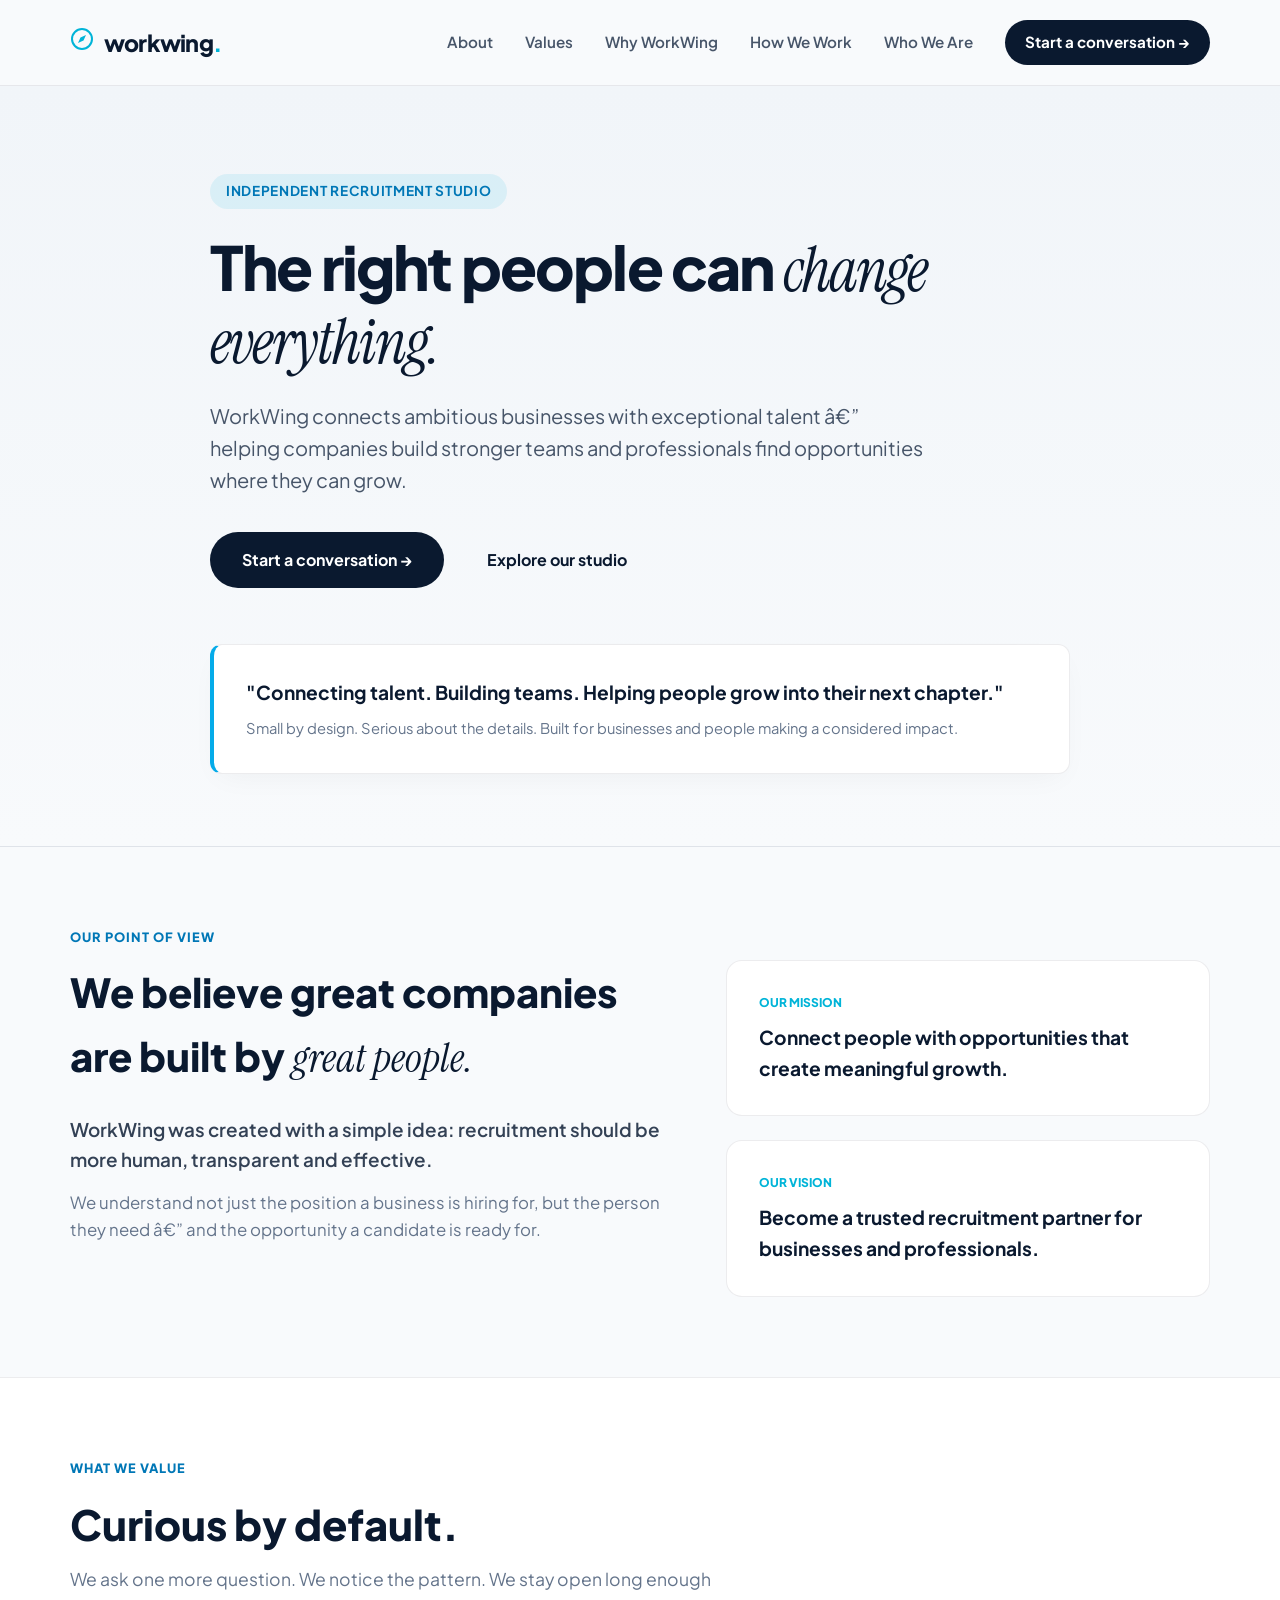
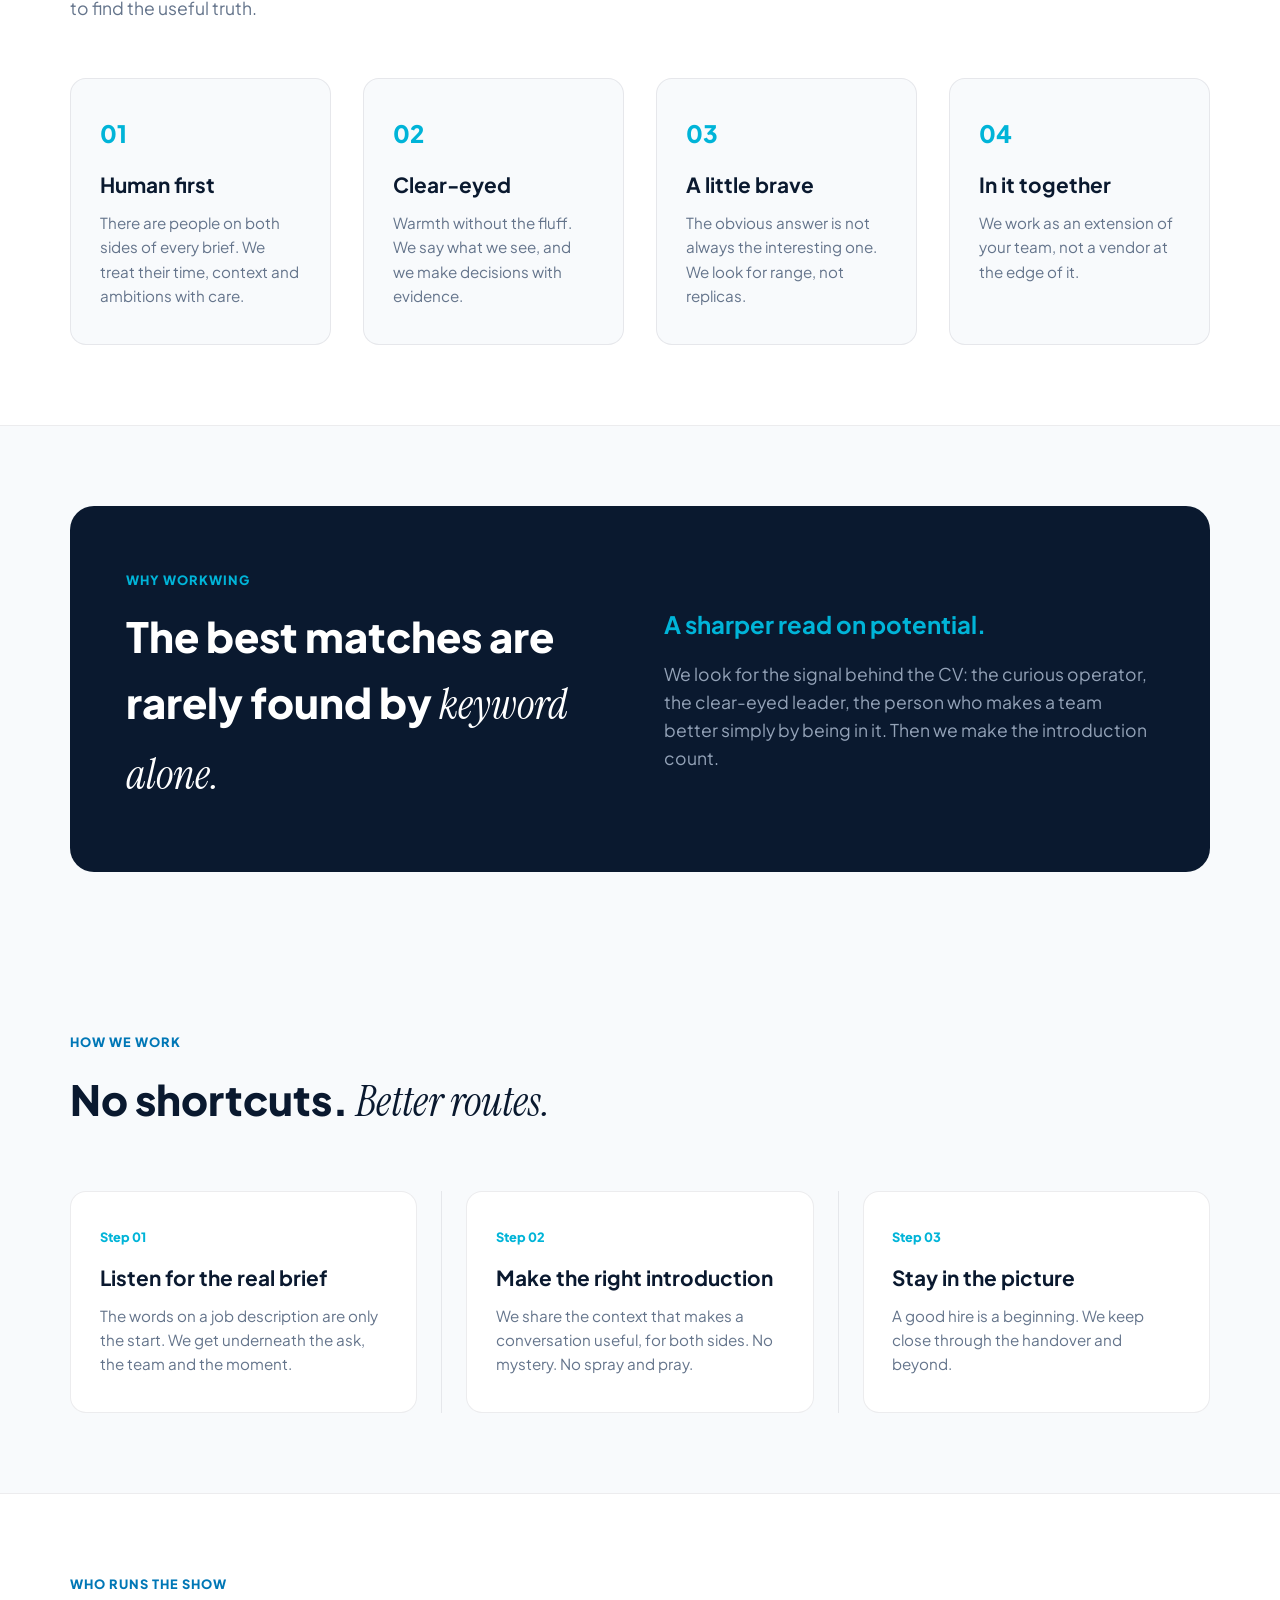
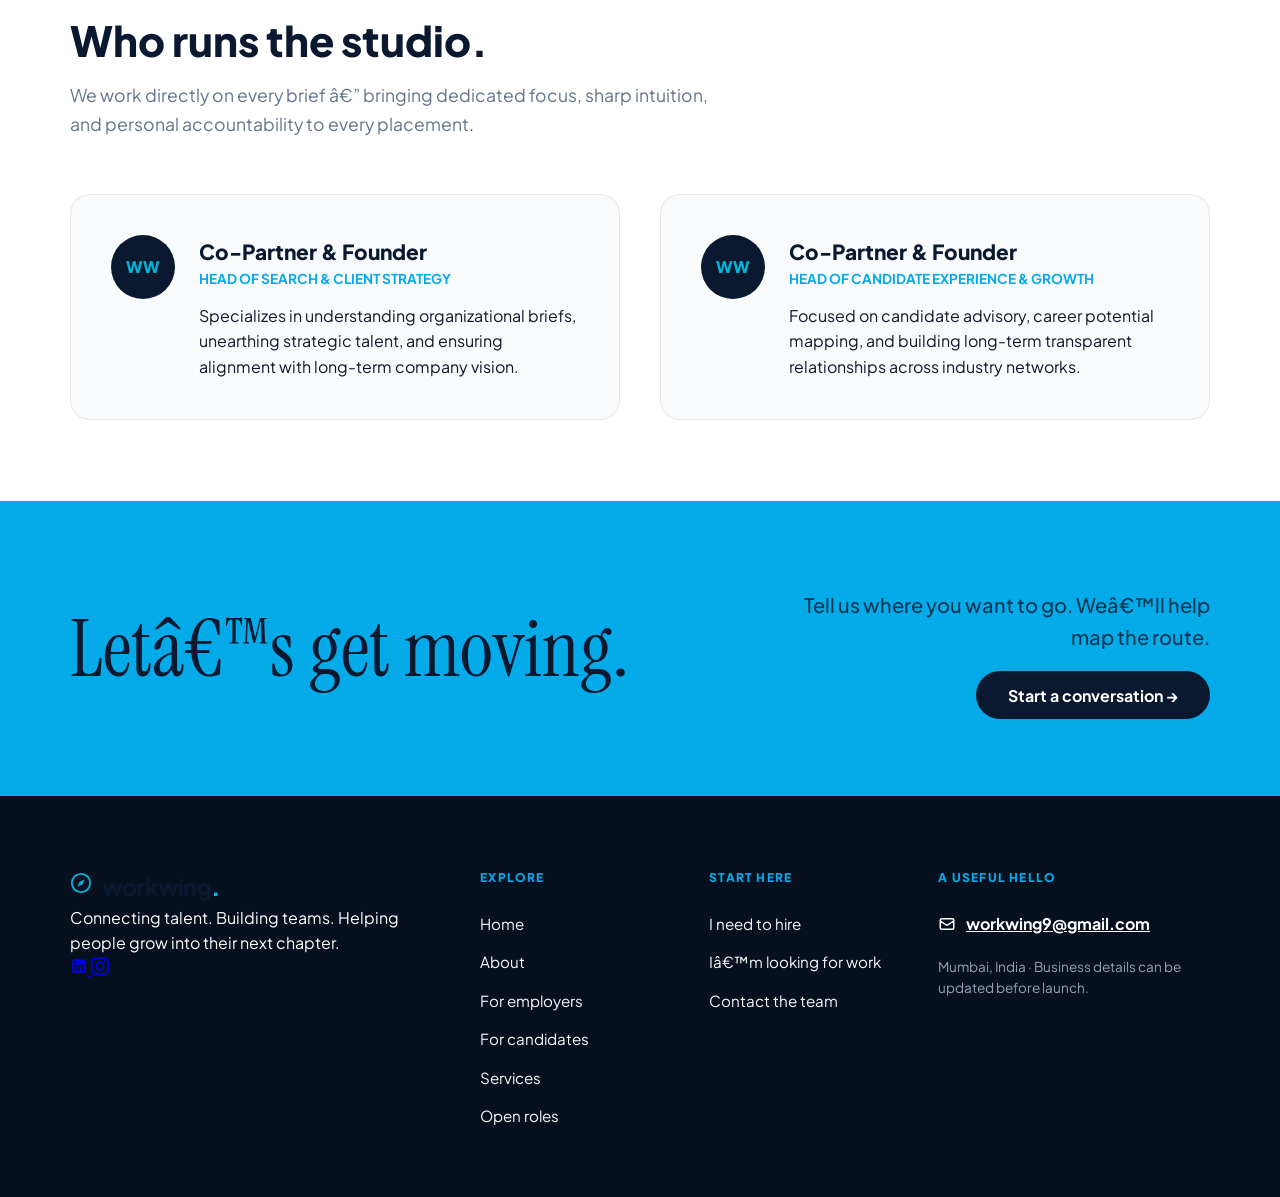
==== index.html @ a7ff75ce "Update index.html" ====
<!DOCTYPE html>
<html lang="en">
<head>
    <meta charset="UTF-8">
    <meta name="viewport" content="width=device-width, initial-scale=1.0">
    <title>WorkWing | Independent Recruitment Studio</title>
    <!-- Google Fonts -->
    <link rel="preconnect" href="https://fonts.googleapis.com">
    <link rel="preconnect" href="https://fonts.gstatic.com" crossorigin>
    <link href="https://fonts.googleapis.com/css2?family=Instrument+Serif:ital@0;1&family=Plus+Jakarta+Sans:wght@400;500;600;700;800&display=swap" rel="stylesheet">
    <link rel="stylesheet" href="style.css">
</head>
<body>

    <!-- Header Navigation -->
    <header class="navbar">
        <div class="container nav-container">
            <a href="#" class="brand-wrapper">
                <div class="logo-icon-wrap">
                    <svg width="24" height="24" viewBox="0 0 24 24" fill="none" xmlns="http://www.w3.org/2000/svg">
                        <circle cx="12" cy="12" r="10" stroke="#00B4D8" stroke-width="2"/>
                        <path d="M16 8L13.5 13.5L8 16L10.5 10.5L16 8Z" fill="#00B4D8"/>
                    </svg>
                </div>
                <span class="logo-text">workwing<span class="dot">.</span></span>
            </a>
            <button class="nav-toggle" id="navToggle" aria-label="Toggle Navigation">
                <span class="bar"></span>
                <span class="bar"></span>
            </button>
            <nav class="nav-links" id="navLinks">
                <a href="#about">About</a>
                <a href="#values">Values</a>
                <a href="#why">Why WorkWing</a>
                <a href="#process">How We Work</a>
                <a href="#team">Who We Are</a>
                <a href="#contact" class="btn-primary">Start a conversation &rarr;</a>
            </nav>
        </div>
    </header>

    <!-- Hero Section -->
    <section class="hero">
        <div class="container hero-container">
            <div class="hero-badge">Independent Recruitment Studio</div>
            <h1 class="hero-title">The right people can <span class="highlight-serif">change everything.</span></h1>
            <p class="hero-subtext">WorkWing connects ambitious businesses with exceptional talent â€” helping companies build stronger teams and professionals find opportunities where they can grow.</p>
            <div class="hero-actions">
                <a href="#contact" class="btn-primary-lg">Start a conversation &rarr;</a>
                <a href="#about" class="btn-secondary-lg">Explore our studio</a>
            </div>
            
            <div class="hero-tagline-box">
                <p class="tagline-text">"Connecting talent. Building teams. Helping people grow into their next chapter."</p>
                <span class="studio-note">Small by design. Serious about the details. Built for businesses and people making a considered impact.</span>
            </div>
        </div>
    </section>

    <!-- Point of View / Mission & Vision Section -->
    <section id="about" class="about-section">
        <div class="container">
            <div class="section-badge">Our Point of View</div>
            <div class="about-grid">
                <div class="about-main">
                    <h2>We believe great companies are built by <span class="serif-text">great people.</span></h2>
                    <p class="lead-p">WorkWing was created with a simple idea: recruitment should be more human, transparent and effective.</p>
                    <p>We understand not just the position a business is hiring for, but the person they need â€” and the opportunity a candidate is ready for.</p>
                </div>
                <div class="mission-vision-cards">
                    <div class="mv-card">
                        <div class="mv-label">OUR MISSION</div>
                        <h3>Connect people with opportunities that create meaningful growth.</h3>
                    </div>
                    <div class="mv-card">
                        <div class="mv-label">OUR VISION</div>
                        <h3>Become a trusted recruitment partner for businesses and professionals.</h3>
                    </div>
                </div>
            </div>
        </div>
    </section>

    <!-- Values Section -->
    <section id="values" class="values-section">
        <div class="container">
            <div class="section-header">
                <div class="section-badge">What We Value</div>
                <h2>Curious by default.</h2>
                <p class="section-desc">We ask one more question. We notice the pattern. We stay open long enough to find the useful truth.</p>
            </div>

            <div class="values-grid">
                <div class="value-card">
                    <div class="val-num">01</div>
                    <h3>Human first</h3>
                    <p>There are people on both sides of every brief. We treat their time, context and ambitions with care.</p>
                </div>
                <div class="value-card">
                    <div class="val-num">02</div>
                    <h3>Clear-eyed</h3>
                    <p>Warmth without the fluff. We say what we see, and we make decisions with evidence.</p>
                </div>
                <div class="value-card">
                    <div class="val-num">03</div>
                    <h3>A little brave</h3>
                    <p>The obvious answer is not always the interesting one. We look for range, not replicas.</p>
                </div>
                <div class="value-card">
                    <div class="val-num">04</div>
                    <h3>In it together</h3>
                    <p>We work as an extension of your team, not a vendor at the edge of it.</p>
                </div>
            </div>
        </div>
    </section>

    <!-- Why WorkWing Section -->
    <section id="why" class="why-section">
        <div class="container">
            <div class="why-banner">
                <div class="why-left">
                    <div class="section-badge-light">Why WorkWing</div>
                    <h2>The best matches are rarely found by <span class="serif-text">keyword alone.</span></h2>
                </div>
                <div class="why-right">
                    <h3>A sharper read on potential.</h3>
                    <p>We look for the signal behind the CV: the curious operator, the clear-eyed leader, the person who makes a team better simply by being in it. Then we make the introduction count.</p>
                </div>
            </div>
        </div>
    </section>

    <!-- How We Work Section -->
    <section id="process" class="process-section">
        <div class="container">
            <div class="section-header">
                <div class="section-badge">How We Work</div>
                <h2>No shortcuts. <span class="serif-text">Better routes.</span></h2>
            </div>

            <div class="process-steps">
                <div class="step-item">
                    <div class="step-count">Step 01</div>
                    <h3>Listen for the real brief</h3>
                    <p>The words on a job description are only the start. We get underneath the ask, the team and the moment.</p>
                </div>
                <div class="step-divider"></div>
                <div class="step-item">
                    <div class="step-count">Step 02</div>
                    <h3>Make the right introduction</h3>
                    <p>We share the context that makes a conversation useful, for both sides. No mystery. No spray and pray.</p>
                </div>
                <div class="step-divider"></div>
                <div class="step-item">
                    <div class="step-count">Step 03</div>
                    <h3>Stay in the picture</h3>
                    <p>A good hire is a beginning. We keep close through the handover and beyond.</p>
                </div>
            </div>
        </div>
    </section>

    <!-- Who Runs the Show / Leadership Section -->
    <section id="team" class="team-section">
        <div class="container">
            <div class="section-header">
                <div class="section-badge">Who Runs The Show</div>
                <h2>Who runs the studio.</h2>
                <p class="section-desc">We work directly on every brief â€” bringing dedicated focus, sharp intuition, and personal accountability to every placement.</p>
            </div>

            <div class="team-grid">
                <div class="team-card">
                    <div class="team-avatar">
                        <div class="avatar-placeholder">WW</div>
                    </div>
                    <div class="team-info">
                        <h3>Co-Partner & Founder</h3>
                        <span class="team-role">Head of Search & Client Strategy</span>
                        <p>Specializes in understanding organizational briefs, unearthing strategic talent, and ensuring alignment with long-term company vision.</p>
                    </div>
                </div>
                <div class="team-card">
                    <div class="team-avatar">
                        <div class="avatar-placeholder">WW</div>
                    </div>
                    <div class="team-info">
                        <h3>Co-Partner & Founder</h3>
                        <span class="team-role">Head of Candidate Experience & Growth</span>
                        <p>Focused on candidate advisory, career potential mapping, and building long-term transparent relationships across industry networks.</p>
                    </div>
                </div>
            </div>
        </div>
    </section>

    <!-- Let's Get Moving Banner (Matching Screenshot) -->
    <section id="contact" class="moving-banner">
        <div class="container moving-container">
            <div class="moving-left">
                <h2 class="moving-title">Letâ€™s get moving.</h2>
            </div>
            <div class="moving-right">
                <p>Tell us where you want to go. Weâ€™ll help map the route.</p>
                <a href="mailto:workwing9@gmail.com" class="btn-moving">Start a conversation &rarr;</a>
            </div>
        </div>
    </section>

    <!-- Footer (Matching Screenshot) -->
    <footer class="site-footer">
        <div class="container footer-grid">
            <div class="footer-col brand-col">
                <a href="#" class="brand-wrapper footer-logo">
                    <div class="logo-icon-wrap">
                        <svg width="22" height="22" viewBox="0 0 24 24" fill="none" xmlns="http://www.w3.org/2000/svg">
                            <circle cx="12" cy="12" r="10" stroke="#00B4D8" stroke-width="2"/>
                            <path d="M16 8L13.5 13.5L8 16L10.5 10.5L16 8Z" fill="#00B4D8"/>
                        </svg>
                    </div>
                    <span class="logo-text">workwing<span class="dot">.</span></span>
                </a>
                <p class="footer-tagline">Connecting talent. Building teams. Helping people grow into their next chapter.</p>
                <div class="social-links">
                    <a href="#" class="social-icon" aria-label="LinkedIn">
                        <svg width="18" height="18" fill="currentColor" viewBox="0 0 24 24"><path d="M19 3a2 2 0 0 1 2 2v14a2 2 0 0 1-2 2H5a2 2 0 0 1-2-2V5a2 2 0 0 1 2-2h14m-.5 15.5v-5.3a3.26 3.26 0 0 0-3.26-3.26c-.85 0-1.84.52-2.28 1.3v-1.11h-2.79v8.37h2.79v-4.93c0-.77.62-1.4 1.39-1.4a1.4 1.4 0 0 1 1.4 1.4v4.93h2.75M6.88 8.56a1.68 1.68 0 0 0 1.68-1.68c0-.93-.75-1.69-1.68-1.69a1.69 1.69 0 0 0-1.69 1.69c0 .93.76 1.68 1.69 1.68m1.39 9.94v-8.37H5.5v8.37h2.77z"/></svg>
                    </a>
                    <a href="#" class="social-icon" aria-label="Instagram">
                        <svg width="18" height="18" fill="currentColor" viewBox="0 0 24 24"><path d="M12 2.163c3.204 0 3.584.012 4.85.07 3.252.148 4.771 1.691 4.919 4.919.058 1.265.069 1.645.069 4.849 0 3.205-.012 3.584-.069 4.849-.149 3.225-1.664 4.771-4.919 4.919-1.266.058-1.644.07-4.85.07-3.204 0-3.584-.012-4.849-.07-3.26-.149-4.771-1.699-4.919-4.92-.058-1.265-.07-1.644-.07-4.849 0-3.204.013-3.583.07-4.849.149-3.227 1.664-4.771 4.919-4.919 1.266-.057 1.645-.069 4.849-.069zm0-2.163c-3.259 0-3.667.014-4.947.072-4.358.2-6.78 2.618-6.98 6.98-.059 1.281-.073 1.689-.073 4.948 0 3.259.014 3.668.072 4.948.2 4.358 2.618 6.78 6.98 6.98 1.281.058 1.689.072 4.948.072 3.259 0 3.668-.014 4.948-.072 4.354-.2 6.782-2.618 6.979-6.98.059-1.28.073-1.689.073-4.948 0-3.259-.014-3.667-.072-4.947-.196-4.354-2.617-6.78-6.979-6.98-1.281-.059-1.69-.073-4.949-.073zm0 5.838c-3.403 0-6.162 2.759-6.162 6.162s2.759 6.163 6.162 6.163 6.162-2.759 6.162-6.163c0-3.403-2.759-6.162-6.162-6.162zm0 10.162c-2.209 0-4-1.79-4-4 0-2.209 1.791-4 4-4s4 1.791 4 4c0 2.21-1.791 4-4 4zm6.406-11.845c-.796 0-1.441.645-1.441 1.44s.645 1.44 1.441 1.44c.795 0 1.439-.645 1.439-1.44s-.644-1.44-1.439-1.44z"/></svg>
                    </a>
                </div>
            </div>

            <div class="footer-col">
                <span class="col-heading">EXPLORE</span>
                <ul class="footer-links">
                    <li><a href="#">Home</a></li>
                    <li><a href="#about">About</a></li>
                    <li><a href="#why">For employers</a></li>
                    <li><a href="#values">For candidates</a></li>
                    <li><a href="#process">Services</a></li>
                    <li><a href="#contact">Open roles</a></li>
                </ul>
            </div>

            <div class="footer-col">
                <span class="col-heading">START HERE</span>
                <ul class="footer-links">
                    <li><a href="#contact">I need to hire</a></li>
                    <li><a href="#contact">Iâ€™m looking for work</a></li>
                    <li><a href="#contact">Contact the team</a></li>
                </ul>
            </div>

            <div class="footer-col">
                <span class="col-heading">A USEFUL HELLO</span>
                <div class="email-link-wrap">
                    <svg width="18" height="18" fill="none" stroke="currentColor" stroke-width="2" viewBox="0 0 24 24"><path d="M3 8l7.89 5.26a2 2 0 002.22 0L21 8M5 19h14a2 2 0 002-2V7a2 2 0 00-2-2H5a2 2 0 00-2 2v10a2 2 0 002 2z"/></svg>
                    <a href="mailto:workwing9@gmail.com">workwing9@gmail.com</a>
                </div>
                <p class="location-text">Mumbai, India &middot; Business details can be updated before launch.</p>
            </div>
        </div>
    </footer>

    <script src="script.js"></script>
</body>
</html>
---- style.css ----
:root {
    --electric-blue: #00B4D8;
    --sky-bright: #00A6FB;
    --cyan-banner: #05ABE9;
    --navy-dark: #0A192F;
    --navy-deeper: #06101E;
    --navy-card: #112240;
    --text-light: #F8FAFC;
    --text-muted: #94A3B8;
    --text-dark: #0F172A;
    --bg-light: #F8FAFC;
    --border-subtle: rgba(255, 255, 255, 0.1);
    --border-light: rgba(15, 23, 42, 0.08);
}

* {
    margin: 0;
    padding: 0;
    box-sizing: border-box;
}

body {
    font-family: 'Plus Jakarta Sans', -apple-system, BlinkMacSystemFont, sans-serif;
    background-color: var(--bg-light);
    color: var(--text-dark);
    line-height: 1.6;
    overflow-x: hidden;
}

.container {
    width: 90%;
    max-width: 1140px;
    margin: 0 auto;
}

.serif-text, .highlight-serif {
    font-family: 'Instrument Serif', Georgia, serif;
    font-style: italic;
    font-weight: 400;
}

/* Header & Navbar */
.navbar {
    padding: 1.25rem 0;
    background: rgba(248, 250, 252, 0.95);
    backdrop-filter: blur(12px);
    border-bottom: 1px solid var(--border-light);
    position: sticky;
    top: 0;
    z-index: 100;
}

.nav-container {
    display: flex;
    justify-content: space-between;
    align-items: center;
}

.brand-wrapper {
    display: flex;
    align-items: center;
    gap: 0.6rem;
    text-decoration: none;
}

.logo-text {
    font-size: 1.45rem;
    font-weight: 800;
    color: var(--navy-dark);
    letter-spacing: -0.03em;
}

.logo-text .dot {
    color: var(--electric-blue);
}

.nav-links {
    display: flex;
    align-items: center;
    gap: 2rem;
}

.nav-links a {
    color: #475569;
    text-decoration: none;
    font-weight: 600;
    font-size: 0.95rem;
    transition: color 0.2s ease;
}

.nav-links a:hover {
    color: var(--navy-dark);
}

.btn-primary {
    background: var(--navy-dark);
    color: #FFFFFF !important;
    padding: 0.65rem 1.25rem;
    border-radius: 50px;
    font-weight: 700 !important;
    transition: all 0.2s ease;
}

.btn-primary:hover {
    background: var(--electric-blue) !important;
}

.nav-toggle {
    display: none;
    background: none;
    border: none;
    cursor: pointer;
    flex-direction: column;
    gap: 5px;
}

.nav-toggle .bar {
    width: 24px;
    height: 2px;
    background: var(--navy-dark);
}

/* Hero Section */
.hero {
    padding: 5.5rem 0 4.5rem;
    background: linear-gradient(180deg, #F1F5F9 0%, #F8FAFC 100%);
    border-bottom: 1px solid var(--border-light);
}

.hero-container {
    max-width: 860px;
}

.hero-badge {
    display: inline-block;
    padding: 0.4rem 1rem;
    background: rgba(0, 180, 216, 0.1);
    color: #0077B6;
    border-radius: 50px;
    font-size: 0.85rem;
    font-weight: 700;
    margin-bottom: 1.5rem;
    text-transform: uppercase;
    letter-spacing: 0.05em;
}

.hero-title {
    font-size: 3.8rem;
    line-height: 1.1;
    font-weight: 800;
    color: var(--navy-dark);
    letter-spacing: -0.03em;
    margin-bottom: 1.5rem;
}

.hero-subtext {
    font-size: 1.25rem;
    color: #475569;
    line-height: 1.6;
    margin-bottom: 2.2rem;
    max-width: 720px;
}

.hero-actions {
    display: flex;
    gap: 1.2rem;
    margin-bottom: 3.5rem;
    align-items: center;
}

.btn-primary-lg {
    background: var(--navy-dark);
    color: #FFFFFF;
    padding: 0.95rem 2rem;
    border-radius: 50px;
    text-decoration: none;
    font-weight: 700;
    font-size: 1rem;
    transition: all 0.2s ease;
}

.btn-primary-lg:hover {
    background: var(--electric-blue);
    transform: translateY(-2px);
}

.btn-secondary-lg {
    color: var(--navy-dark);
    text-decoration: none;
    font-weight: 700;
    font-size: 1rem;
    padding: 0.95rem 1.5rem;
    transition: color 0.2s;
}

.btn-secondary-lg:hover {
    color: var(--electric-blue);
}

.hero-tagline-box {
    background: #FFFFFF;
    border: 1px solid var(--border-light);
    border-left: 4px solid var(--cyan-banner);
    padding: 2rem;
    border-radius: 12px;
    box-shadow: 0 10px 30px -10px rgba(0,0,0,0.05);
}

.tagline-text {
    font-size: 1.2rem;
    font-weight: 700;
    color: var(--navy-dark);
    margin-bottom: 0.5rem;
}

.studio-note {
    font-size: 0.92rem;
    color: #64748B;
}

/* Sections */
.section-badge {
    font-size: 0.8rem;
    font-weight: 800;
    color: #0077B6;
    text-transform: uppercase;
    letter-spacing: 0.08em;
    margin-bottom: 0.8rem;
}

.section-badge-light {
    font-size: 0.8rem;
    font-weight: 800;
    color: var(--electric-blue);
    text-transform: uppercase;
    letter-spacing: 0.08em;
    margin-bottom: 0.8rem;
}

.about-section { padding: 5rem 0; }
.about-grid { display: grid; grid-template-columns: 1.1fr 0.9fr; gap: 4rem; }
.about-main h2 { font-size: 2.5rem; font-weight: 800; color: var(--navy-dark); margin-bottom: 1.5rem; }
.about-main .lead-p { font-size: 1.18rem; font-weight: 600; color: #334155; margin-bottom: 1rem; }
.about-main p { color: #64748B; font-size: 1.05rem; }

.mission-vision-cards { display: flex; flex-direction: column; gap: 1.5rem; }
.mv-card { background: #FFFFFF; border: 1px solid var(--border-light); padding: 2rem; border-radius: 16px; }
.mv-label { font-size: 0.75rem; font-weight: 800; color: var(--electric-blue); margin-bottom: 0.6rem; }
.mv-card h3 { font-size: 1.2rem; color: var(--navy-dark); font-weight: 700; }

.values-section { padding: 5rem 0; background: #FFFFFF; border-top: 1px solid var(--border-light); border-bottom: 1px solid var(--border-light); }
.section-header { max-width: 650px; margin-bottom: 3.5rem; }
.section-header h2 { font-size: 2.6rem; font-weight: 800; color: var(--navy-dark); margin-bottom: 0.5rem; }
.section-desc { font-size: 1.1rem; color: #64748B; }

.values-grid { display: grid; grid-template-columns: repeat(auto-fit, minmax(240px, 1fr)); gap: 2rem; }
.value-card { background: #F8FAFC; border: 1px solid var(--border-light); padding: 2.2rem 1.8rem; border-radius: 16px; transition: transform 0.2s ease; }
.value-card:hover { transform: translateY(-4px); border-color: var(--electric-blue); }
.val-num { font-size: 1.5rem; font-weight: 800; color: var(--electric-blue); margin-bottom: 1rem; }
.value-card h3 { font-size: 1.3rem; font-weight: 700; color: var(--navy-dark); margin-bottom: 0.6rem; }
.value-card p { font-size: 0.95rem; color: #64748B; }

.why-section { padding: 5rem 0; }
.why-banner { background: var(--navy-dark); color: #FFFFFF; border-radius: 24px; padding: 4rem 3.5rem; display: grid; grid-template-columns: 1fr 1fr; gap: 3rem; align-items: center; }
.why-left h2 { font-size: 2.6rem; font-weight: 800; }
.why-right h3 { font-size: 1.5rem; font-weight: 700; color: var(--electric-blue); margin-bottom: 1rem; }
.why-right p { color: #94A3B8; font-size: 1.1rem; }

.process-section { padding: 5rem 0; }
.process-steps { display: grid; grid-template-columns: 1fr auto 1fr auto 1fr; gap: 1.5rem; }
.step-item { background: #FFFFFF; border: 1px solid var(--border-light); padding: 2.2rem 1.8rem; border-radius: 16px; }
.step-count { font-size: 0.8rem; font-weight: 800; color: var(--electric-blue); margin-bottom: 0.8rem; }
.step-item h3 { font-size: 1.3rem; font-weight: 700; color: var(--navy-dark); margin-bottom: 0.6rem; }
.step-item p { font-size: 0.95rem; color: #64748B; }
.step-divider { width: 1px; height: 100%; background: var(--border-light); }

.team-section { padding: 5rem 0; background: #FFFFFF; border-top: 1px solid var(--border-light); border-bottom: 1px solid var(--border-light); }
.team-grid { display: grid; grid-template-columns: repeat(auto-fit, minmax(320px, 1fr)); gap: 2.5rem; }
.team-card { background: #F8FAFC; border: 1px solid var(--border-light); border-radius: 20px; padding: 2.5rem; display: flex; gap: 1.5rem; }
.avatar-placeholder { width: 64px; height: 64px; border-radius: 50%; background: var(--navy-dark); color: var(--electric-blue); display: flex; align-items: center; justify-content: center; font-weight: 800; }
.team-info h3 { font-size: 1.3rem; font-weight: 800; color: var(--navy-dark); }
.team-role { font-size: 0.85rem; font-weight: 700; color: var(--cyan-banner); text-transform: uppercase; margin-bottom: 0.8rem; display: block; }

.moving-banner { background-color: var(--cyan-banner); color: var(--navy-dark); padding: 5.5rem 0; }
.moving-container { display: flex; justify-content: space-between; align-items: center; }
.moving-title { font-family: 'Instrument Serif', Georgia, serif; font-size: 5rem; line-height: 0.95; font-weight: 400; }
.moving-right { text-align: right; max-width: 450px; }
.moving-right p { font-size: 1.25rem; font-weight: 500; margin-bottom: 1.8rem; color: #043854; }
.btn-moving { background: var(--navy-dark); color: #FFFFFF; padding: 0.85rem 2rem; border-radius: 50px; text-decoration: none; font-weight: 700; }

.site-footer { background-color: var(--navy-deeper); color: #FFFFFF; padding: 4.5rem 0 3.5rem; }
.footer-grid { display: grid; grid-template-columns: 2fr 1fr 1fr 1.5fr; gap: 3rem; }
.col-heading { font-size: 0.75rem; font-weight: 800; color: var(--cyan-banner); letter-spacing: 0.1em; margin-bottom: 1.5rem; display: block; }
.footer-links { list-style: none; }
.footer-links li { margin-bottom: 0.8rem; }
.footer-links a { color: var(--text-light); text-decoration: none; font-size: 0.95rem; }
.email-link-wrap { display: flex; align-items: center; gap: 0.6rem; margin-bottom: 1.2rem; }
.email-link-wrap a { color: #FFFFFF; text-decoration: underline; font-weight: 700; }
.location-text { color: var(--text-muted); font-size: 0.85rem; }

@media (max-width: 992px) {
    .hero-title { font-size: 3rem; }
    .about-grid, .why-banner { grid-template-columns: 1fr; }
    .process-steps { grid-template-columns: 1fr; }
    .moving-container { flex-direction: column; text-align: center; gap: 2rem; }
    .moving-right { text-align: center; }
    .footer-grid { grid-template-columns: 1fr 1fr; }
}

@media (max-width: 768px) {
    .nav-toggle { display: flex; }
    .nav-links { display: none; position: absolute; top: 68px; left: 0; width: 100%; background: #FFFFFF; flex-direction: column; padding: 1.5rem; }
    .nav-links.active { display: flex; }
    .footer-grid { grid-template-columns: 1fr; }

    /* 3D Interactive Button */
.btn-3d {
    display: inline-flex;
    align-items: center;
    justify-content: center;
    padding: 14px 28px;
    font-family: 'Plus Jakarta Sans', sans-serif;
    font-size: 1rem;
    font-weight: 700;
    color: #ffffff;
    background: linear-gradient(180deg, #00c6eb 0%, #0098b8 100%);
    border: none;
    border-radius: 12px;
    text-decoration: none;
    cursor: pointer;
    user-select: none;
    position: relative;
    top: 0;

    /* 3D Shadow Layers */
    box-shadow: 0 6px 0 #007088, 0 10px 15px rgba(0, 0, 0, 0.15);
    transition: all 0.1s ease-in-out;
}

/* Hover State - Slightly pressed */
.btn-3d:hover {
    top: 2px;
    background: linear-gradient(180deg, #1bd4f8 0%, #00a6ca 100%);
    box-shadow: 0 4px 0 #007088, 0 6px 10px rgba(0, 0, 0, 0.18);
}

/* Active State - Fully pressed in 3D */
.btn-3d:active {
    top: 6px;
    box-shadow: 0 0 0 #007088, 0 2px 4px rgba(0, 0, 0, 0.1);
}

}
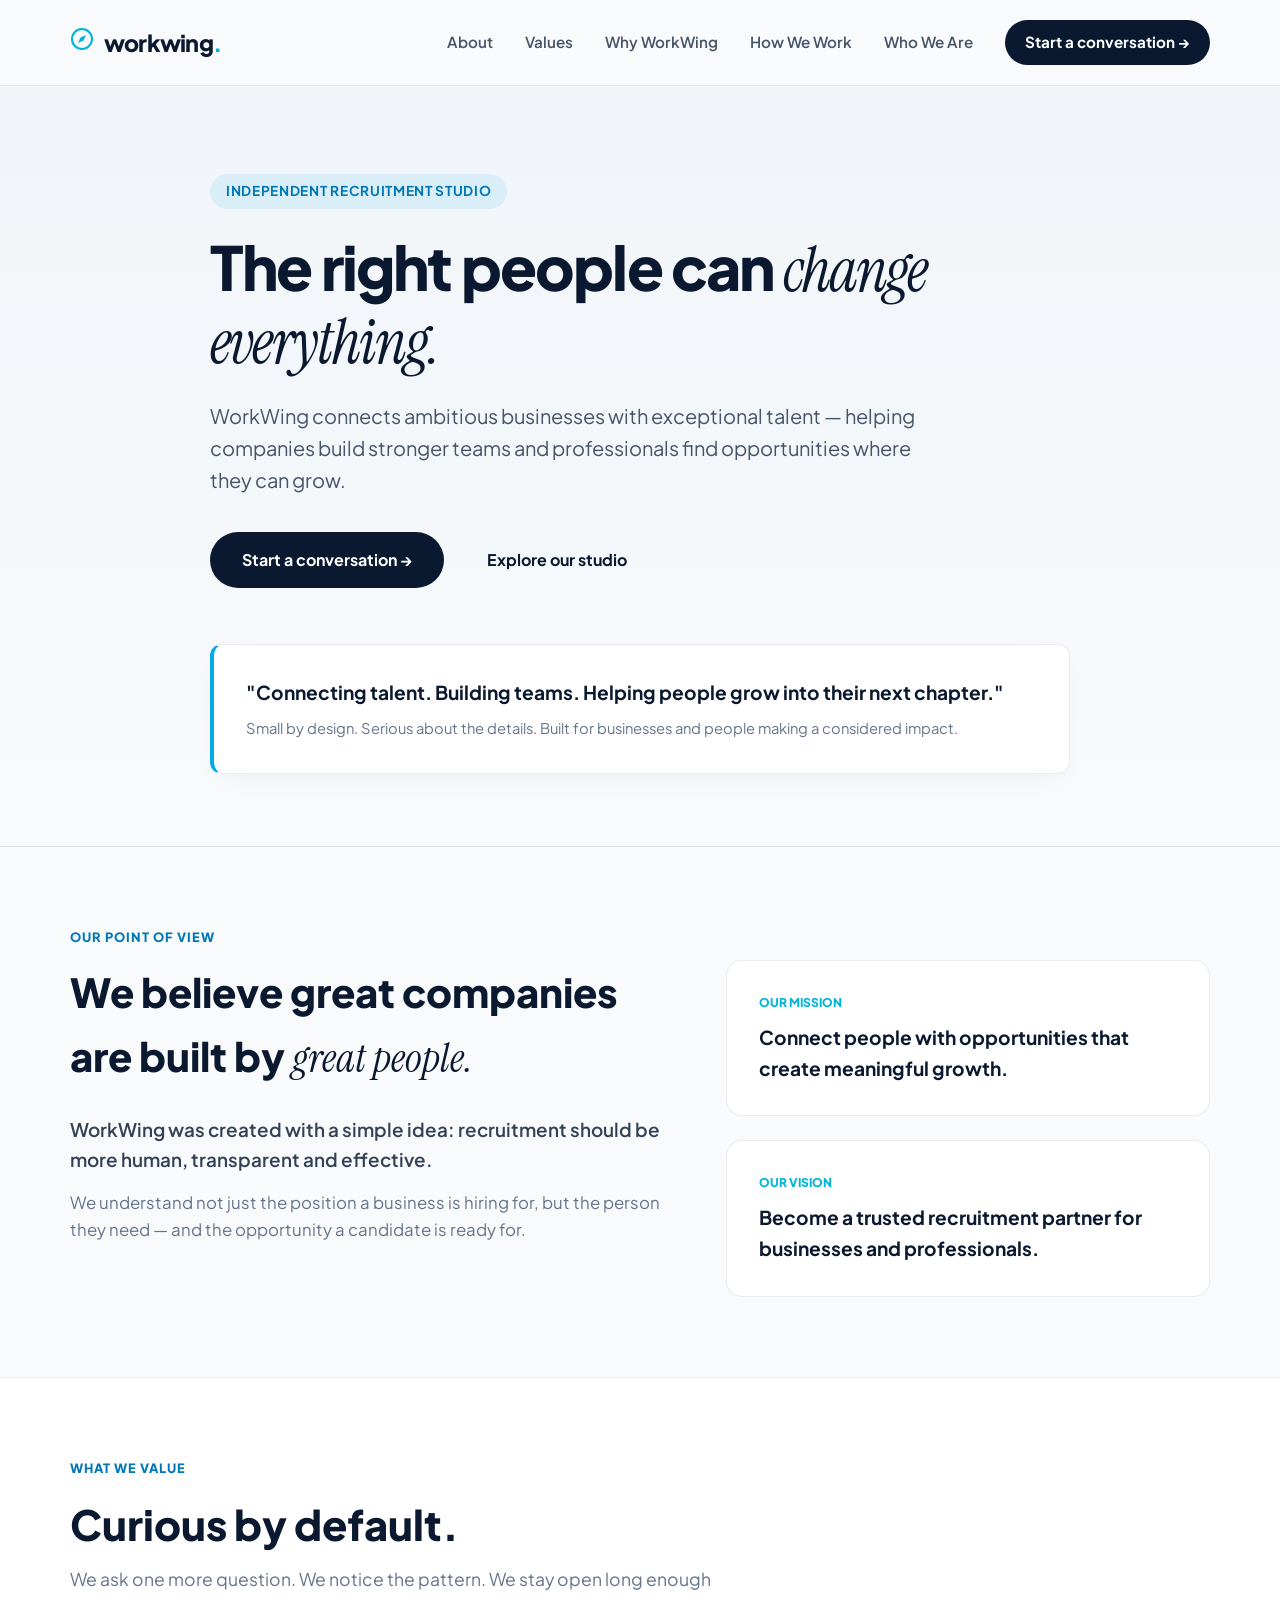
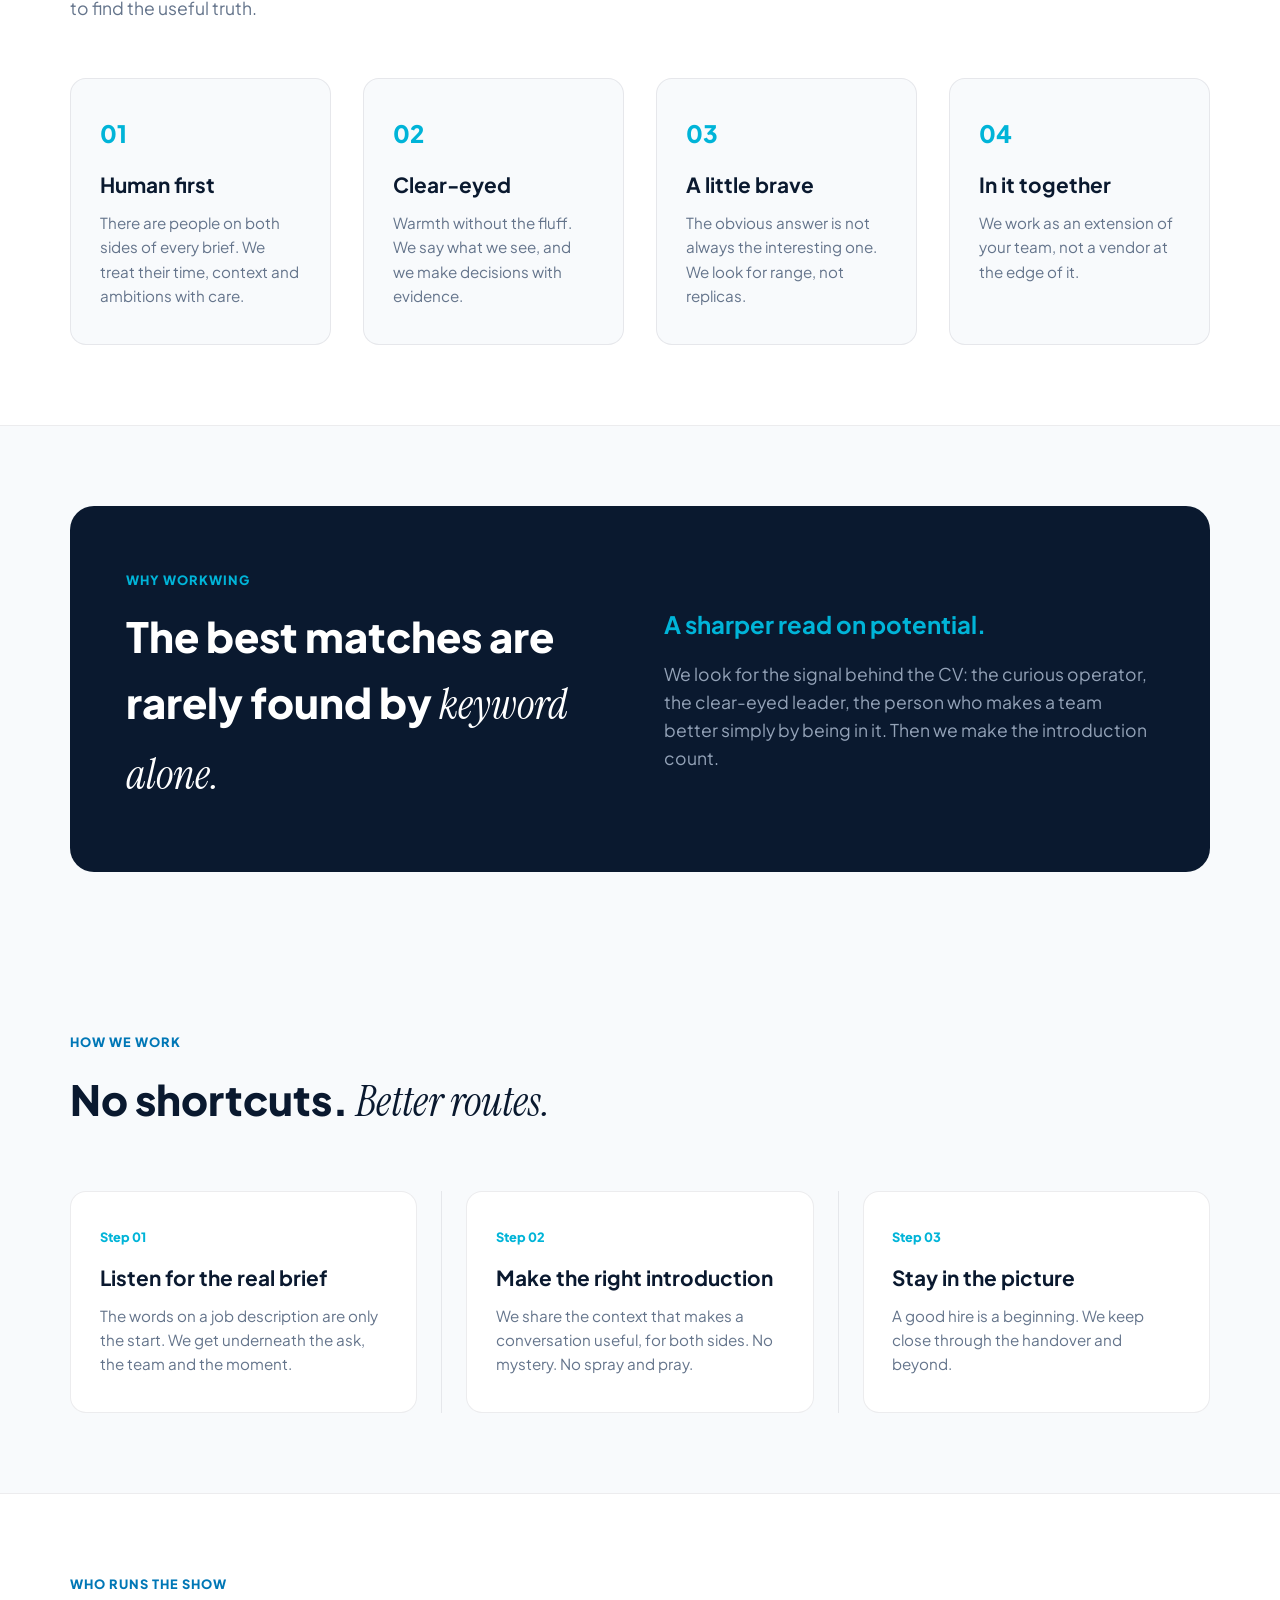
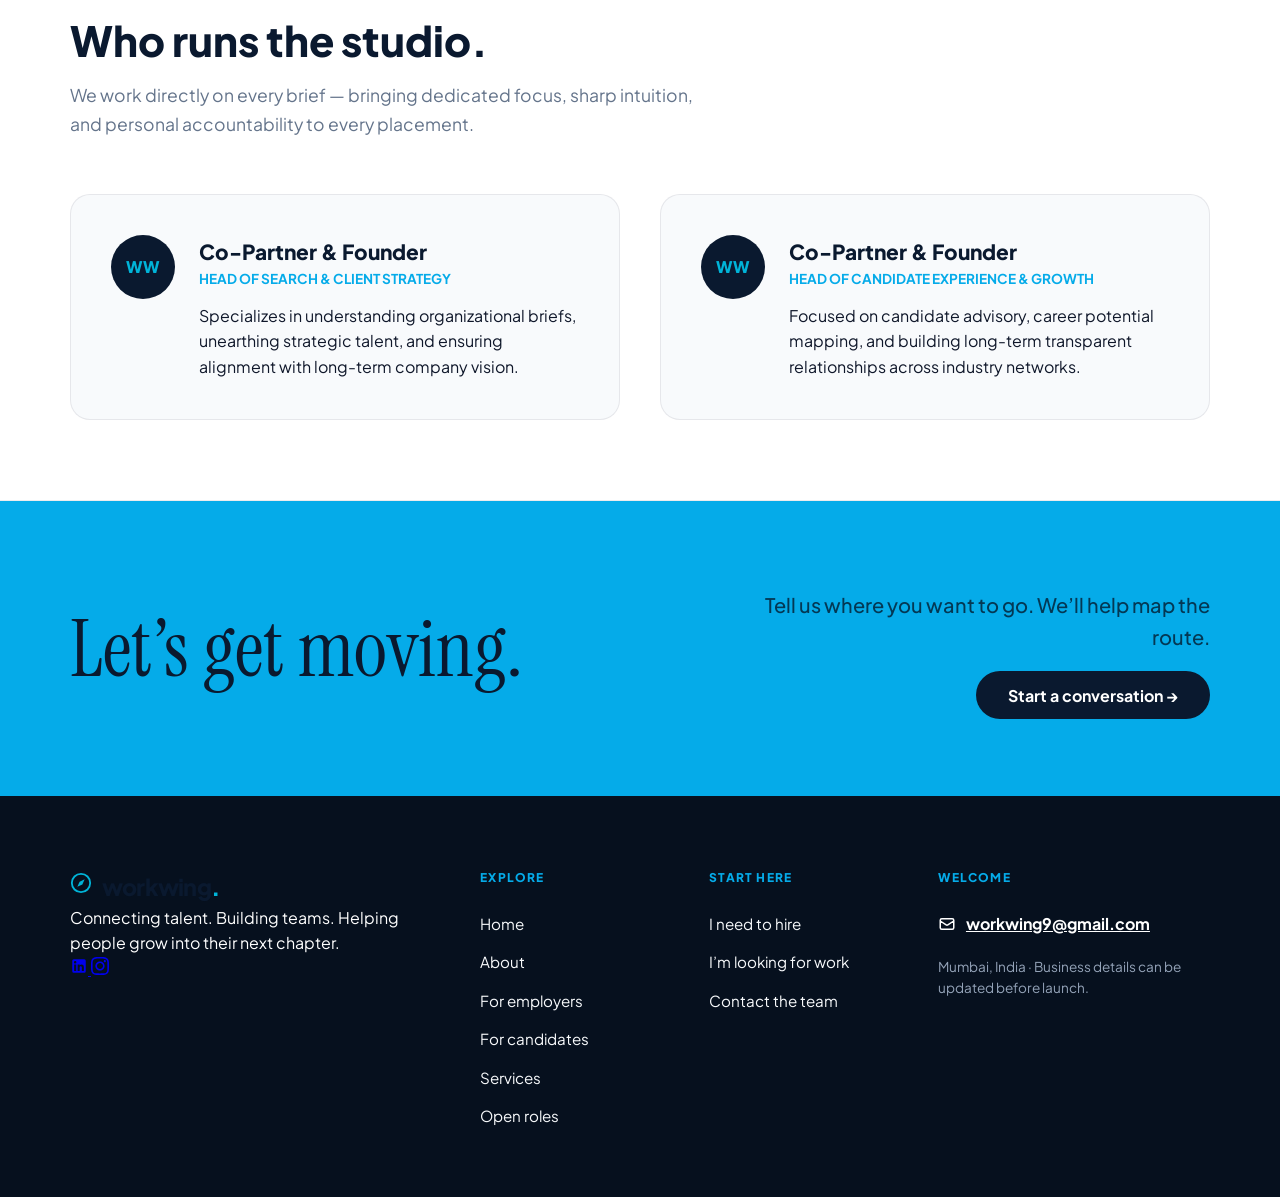
==== commit e6caa1f1: "Update index.html" ====
--- a/index.html
+++ b/index.html
@@ -44,7 +44,7 @@
         <div class="container hero-container">
             <div class="hero-badge">Independent Recruitment Studio</div>
             <h1 class="hero-title">The right people can <span class="highlight-serif">change everything.</span></h1>
-            <p class="hero-subtext">WorkWing connects ambitious businesses with exceptional talent â€” helping companies build stronger teams and professionals find opportunities where they can grow.</p>
+            <p class="hero-subtext">WorkWing connects ambitious businesses with exceptional talent — helping companies build stronger teams and professionals find opportunities where they can grow.</p>
             <div class="hero-actions">
                 <a href="#contact" class="btn-primary-lg">Start a conversation &rarr;</a>
                 <a href="#about" class="btn-secondary-lg">Explore our studio</a>
@@ -65,7 +65,7 @@
                 <div class="about-main">
                     <h2>We believe great companies are built by <span class="serif-text">great people.</span></h2>
                     <p class="lead-p">WorkWing was created with a simple idea: recruitment should be more human, transparent and effective.</p>
-                    <p>We understand not just the position a business is hiring for, but the person they need â€” and the opportunity a candidate is ready for.</p>
+                    <p>We understand not just the position a business is hiring for, but the person they need — and the opportunity a candidate is ready for.</p>
                 </div>
                 <div class="mission-vision-cards">
                     <div class="mv-card">
@@ -167,7 +167,7 @@
             <div class="section-header">
                 <div class="section-badge">Who Runs The Show</div>
                 <h2>Who runs the studio.</h2>
-                <p class="section-desc">We work directly on every brief â€” bringing dedicated focus, sharp intuition, and personal accountability to every placement.</p>
+                <p class="section-desc">We work directly on every brief — bringing dedicated focus, sharp intuition, and personal accountability to every placement.</p>
             </div>
 
             <div class="team-grid">
@@ -199,10 +199,10 @@
     <section id="contact" class="moving-banner">
         <div class="container moving-container">
             <div class="moving-left">
-                <h2 class="moving-title">Letâ€™s get moving.</h2>
+                <h2 class="moving-title">Let’s get moving.</h2>
             </div>
             <div class="moving-right">
-                <p>Tell us where you want to go. Weâ€™ll help map the route.</p>
+                <p>Tell us where you want to go. We’ll help map the route.</p>
                 <a href="mailto:workwing9@gmail.com" class="btn-moving">Start a conversation &rarr;</a>
             </div>
         </div>
@@ -248,13 +248,13 @@
                 <span class="col-heading">START HERE</span>
                 <ul class="footer-links">
                     <li><a href="#contact">I need to hire</a></li>
-                    <li><a href="#contact">Iâ€™m looking for work</a></li>
+                    <li><a href="#contact">I’m looking for work</a></li>
                     <li><a href="#contact">Contact the team</a></li>
                 </ul>
             </div>
 
             <div class="footer-col">
-                <span class="col-heading">A USEFUL HELLO</span>
+                <span class="col-heading">WELCOME</span>
                 <div class="email-link-wrap">
                     <svg width="18" height="18" fill="none" stroke="currentColor" stroke-width="2" viewBox="0 0 24 24"><path d="M3 8l7.89 5.26a2 2 0 002.22 0L21 8M5 19h14a2 2 0 002-2V7a2 2 0 00-2-2H5a2 2 0 00-2 2v10a2 2 0 002 2z"/></svg>
                     <a href="mailto:workwing9@gmail.com">workwing9@gmail.com</a>
--- a/style.css
+++ b/style.css
@@ -312,42 +312,4 @@
     .nav-links { display: none; position: absolute; top: 68px; left: 0; width: 100%; background: #FFFFFF; flex-direction: column; padding: 1.5rem; }
     .nav-links.active { display: flex; }
     .footer-grid { grid-template-columns: 1fr; }
-
-    /* 3D Interactive Button */
-.btn-3d {
-    display: inline-flex;
-    align-items: center;
-    justify-content: center;
-    padding: 14px 28px;
-    font-family: 'Plus Jakarta Sans', sans-serif;
-    font-size: 1rem;
-    font-weight: 700;
-    color: #ffffff;
-    background: linear-gradient(180deg, #00c6eb 0%, #0098b8 100%);
-    border: none;
-    border-radius: 12px;
-    text-decoration: none;
-    cursor: pointer;
-    user-select: none;
-    position: relative;
-    top: 0;
-
-    /* 3D Shadow Layers */
-    box-shadow: 0 6px 0 #007088, 0 10px 15px rgba(0, 0, 0, 0.15);
-    transition: all 0.1s ease-in-out;
-}
-
-/* Hover State - Slightly pressed */
-.btn-3d:hover {
-    top: 2px;
-    background: linear-gradient(180deg, #1bd4f8 0%, #00a6ca 100%);
-    box-shadow: 0 4px 0 #007088, 0 6px 10px rgba(0, 0, 0, 0.18);
-}
-
-/* Active State - Fully pressed in 3D */
-.btn-3d:active {
-    top: 6px;
-    box-shadow: 0 0 0 #007088, 0 2px 4px rgba(0, 0, 0, 0.1);
-}
-
-}
+}
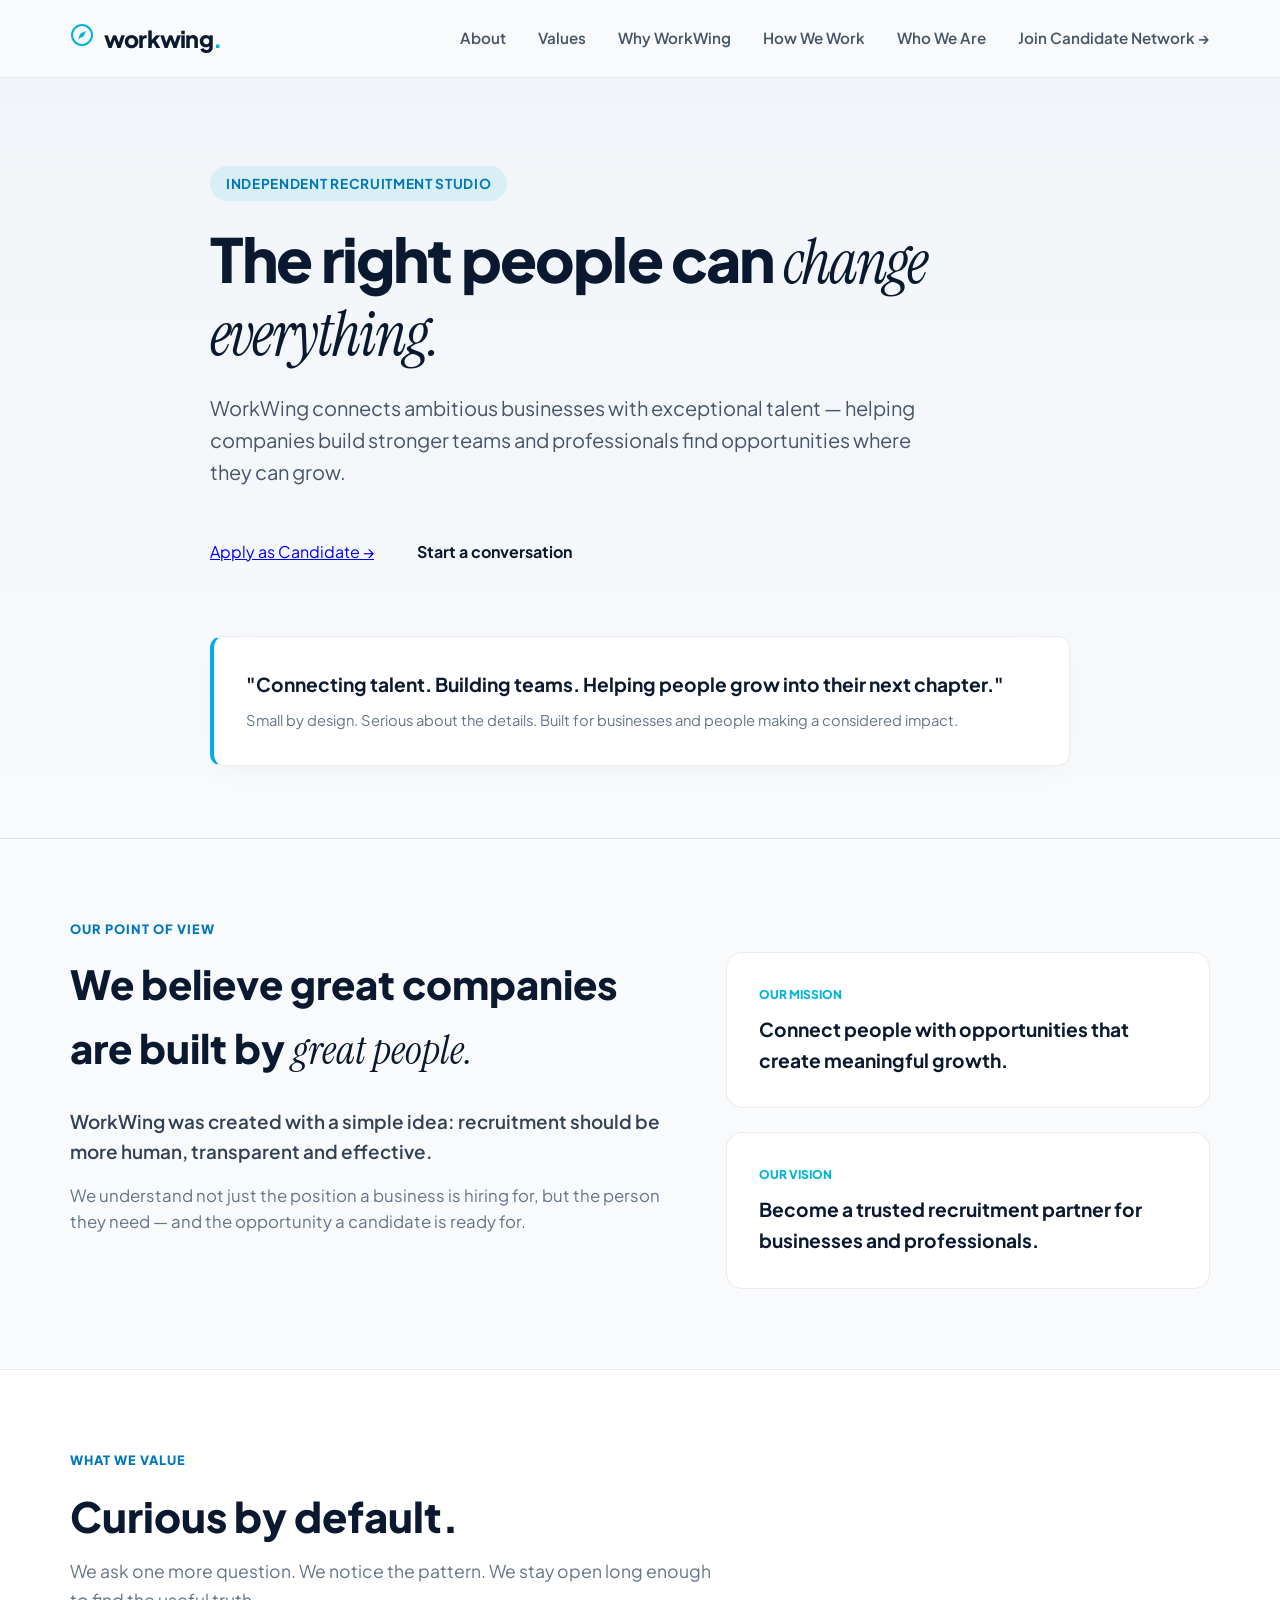
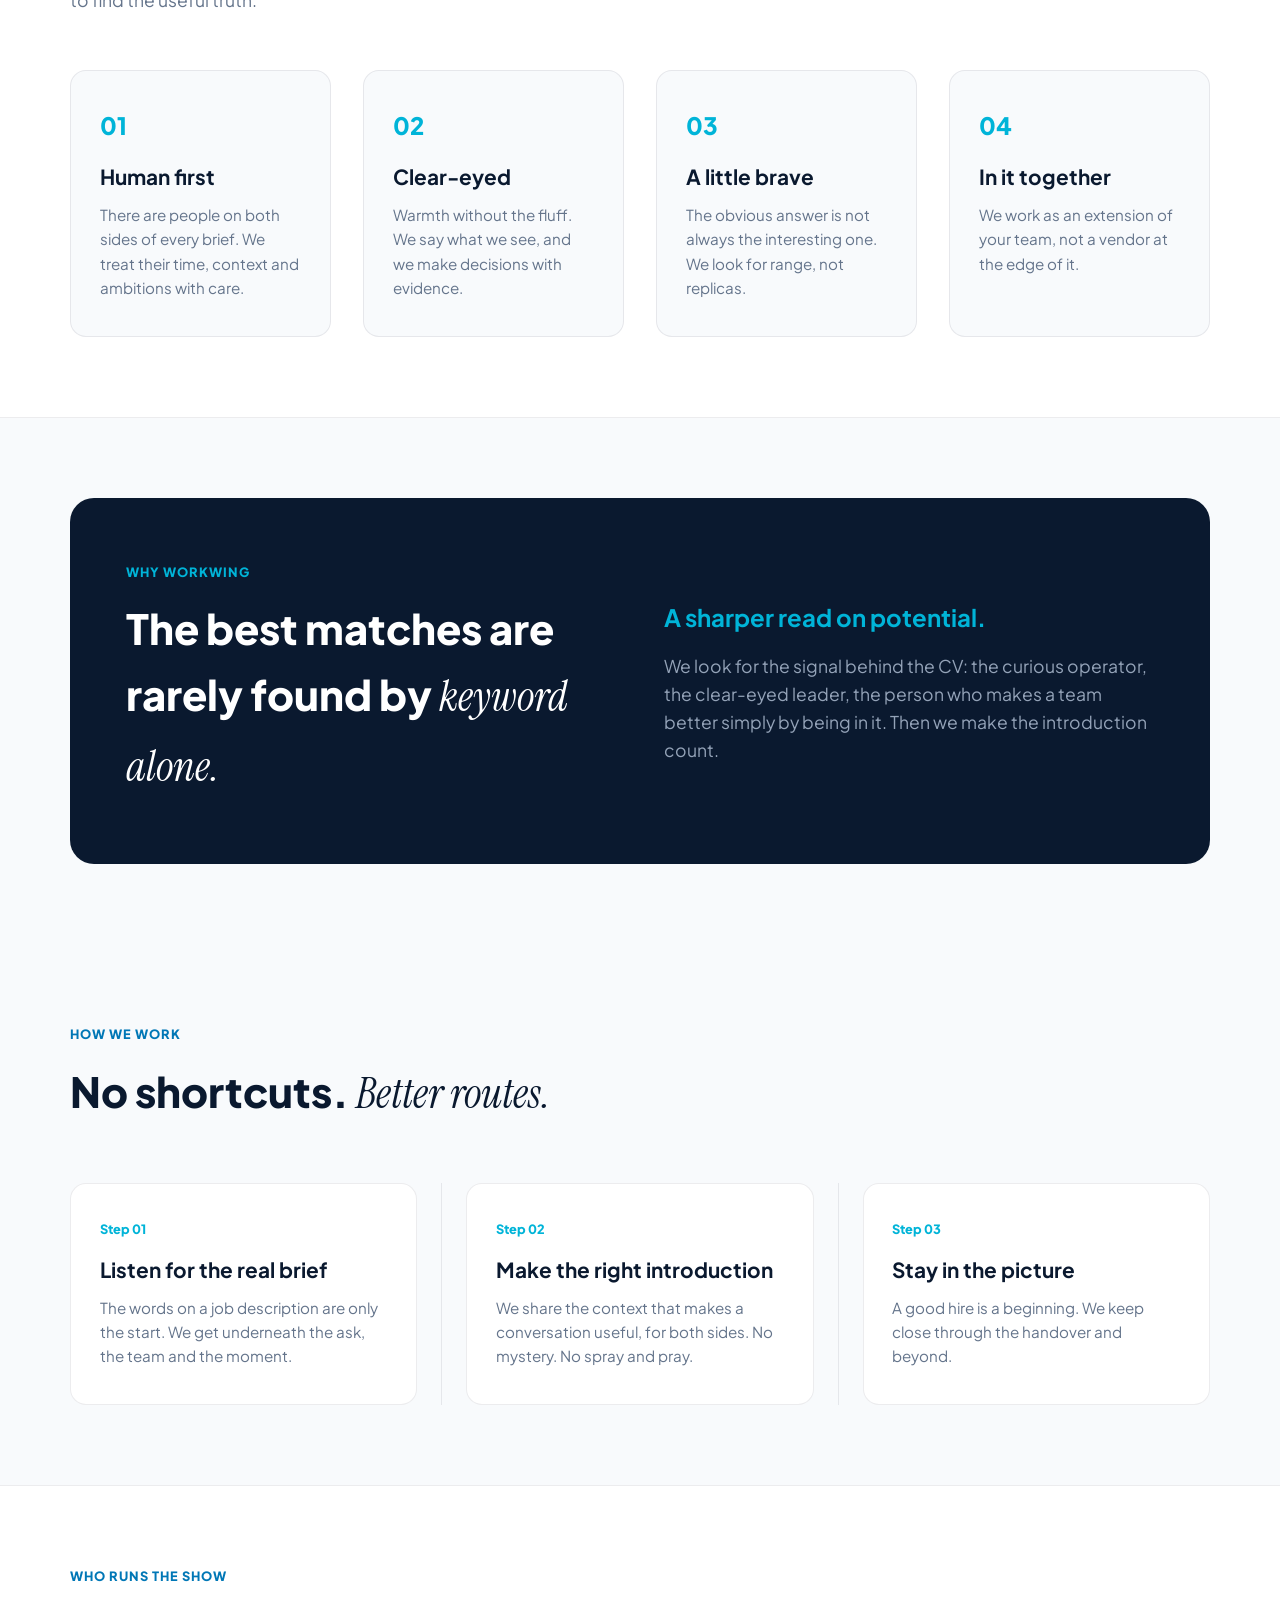
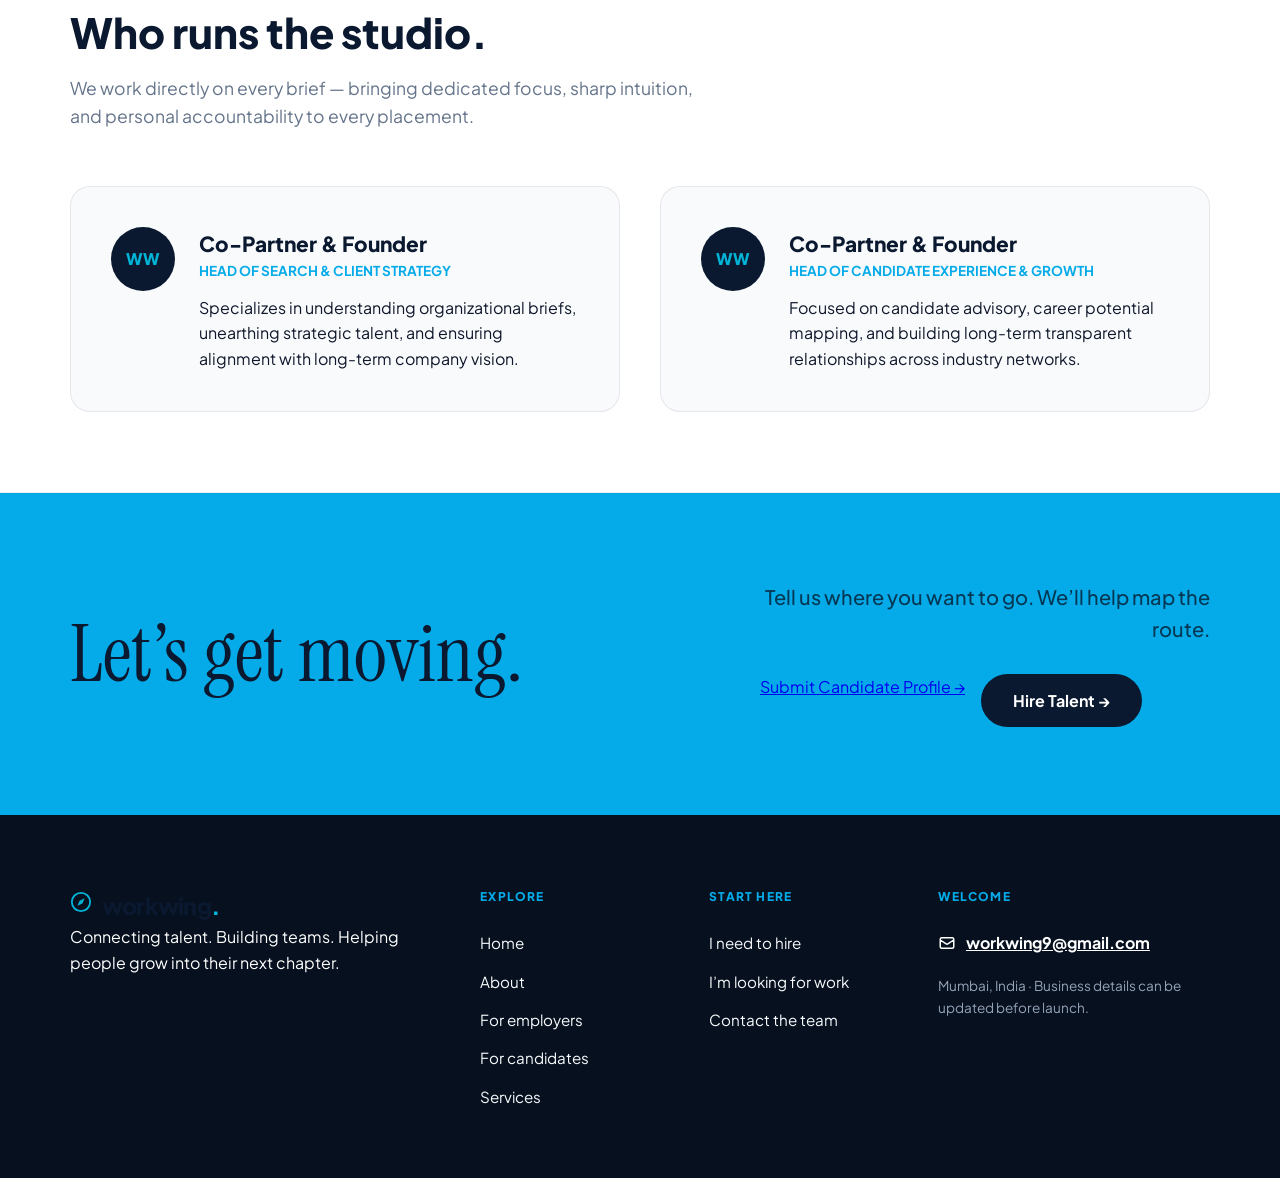
==== commit 78a0263a: "Update index.html" ====
--- a/index.html
+++ b/index.html
@@ -34,7 +34,7 @@
                 <a href="#why">Why WorkWing</a>
                 <a href="#process">How We Work</a>
                 <a href="#team">Who We Are</a>
-                <a href="#contact" class="btn-primary">Start a conversation &rarr;</a>
+                <a href="https://workwing.app.n8n.cloud/form/workwing-candidate-intake" target="_blank" rel="noopener noreferrer" class="btn-3d">Join Candidate Network &rarr;</a>
             </nav>
         </div>
     </header>
@@ -46,8 +46,8 @@
             <h1 class="hero-title">The right people can <span class="highlight-serif">change everything.</span></h1>
             <p class="hero-subtext">WorkWing connects ambitious businesses with exceptional talent — helping companies build stronger teams and professionals find opportunities where they can grow.</p>
             <div class="hero-actions">
-                <a href="#contact" class="btn-primary-lg">Start a conversation &rarr;</a>
-                <a href="#about" class="btn-secondary-lg">Explore our studio</a>
+                <a href="https://workwing.app.n8n.cloud/form/workwing-candidate-intake" target="_blank" rel="noopener noreferrer" class="btn-3d btn-3d-lg">Apply as Candidate &rarr;</a>
+                <a href="#contact" class="btn-secondary-lg">Start a conversation</a>
             </div>
             
             <div class="hero-tagline-box">
@@ -195,7 +195,7 @@
         </div>
     </section>
 
-    <!-- Let's Get Moving Banner (Matching Screenshot) -->
+    <!-- Let's Get Moving Banner -->
     <section id="contact" class="moving-banner">
         <div class="container moving-container">
             <div class="moving-left">
@@ -203,12 +203,15 @@
             </div>
             <div class="moving-right">
                 <p>Tell us where you want to go. We’ll help map the route.</p>
-                <a href="mailto:workwing9@gmail.com" class="btn-moving">Start a conversation &rarr;</a>
-            </div>
-        </div>
-    </section>
-
-    <!-- Footer (Matching Screenshot) -->
+                <div style="display: flex; gap: 1rem; flex-wrap: wrap; margin-top: 1rem;">
+                    <a href="https://workwing.app.n8n.cloud/form/workwing-candidate-intake" target="_blank" rel="noopener noreferrer" class="btn-3d btn-3d-lg">Submit Candidate Profile &rarr;</a>
+                    <a href="mailto:workwing9@gmail.com" class="btn-moving">Hire Talent &rarr;</a>
+                </div>
+            </div>
+        </div>
+    </section>
+
+    <!-- Footer -->
     <footer class="site-footer">
         <div class="container footer-grid">
             <div class="footer-col brand-col">
@@ -222,14 +225,6 @@
                     <span class="logo-text">workwing<span class="dot">.</span></span>
                 </a>
                 <p class="footer-tagline">Connecting talent. Building teams. Helping people grow into their next chapter.</p>
-                <div class="social-links">
-                    <a href="#" class="social-icon" aria-label="LinkedIn">
-                        <svg width="18" height="18" fill="currentColor" viewBox="0 0 24 24"><path d="M19 3a2 2 0 0 1 2 2v14a2 2 0 0 1-2 2H5a2 2 0 0 1-2-2V5a2 2 0 0 1 2-2h14m-.5 15.5v-5.3a3.26 3.26 0 0 0-3.26-3.26c-.85 0-1.84.52-2.28 1.3v-1.11h-2.79v8.37h2.79v-4.93c0-.77.62-1.4 1.39-1.4a1.4 1.4 0 0 1 1.4 1.4v4.93h2.75M6.88 8.56a1.68 1.68 0 0 0 1.68-1.68c0-.93-.75-1.69-1.68-1.69a1.69 1.69 0 0 0-1.69 1.69c0 .93.76 1.68 1.69 1.68m1.39 9.94v-8.37H5.5v8.37h2.77z"/></svg>
-                    </a>
-                    <a href="#" class="social-icon" aria-label="Instagram">
-                        <svg width="18" height="18" fill="currentColor" viewBox="0 0 24 24"><path d="M12 2.163c3.204 0 3.584.012 4.85.07 3.252.148 4.771 1.691 4.919 4.919.058 1.265.069 1.645.069 4.849 0 3.205-.012 3.584-.069 4.849-.149 3.225-1.664 4.771-4.919 4.919-1.266.058-1.644.07-4.85.07-3.204 0-3.584-.012-4.849-.07-3.26-.149-4.771-1.699-4.919-4.92-.058-1.265-.07-1.644-.07-4.849 0-3.204.013-3.583.07-4.849.149-3.227 1.664-4.771 4.919-4.919 1.266-.057 1.645-.069 4.849-.069zm0-2.163c-3.259 0-3.667.014-4.947.072-4.358.2-6.78 2.618-6.98 6.98-.059 1.281-.073 1.689-.073 4.948 0 3.259.014 3.668.072 4.948.2 4.358 2.618 6.78 6.98 6.98 1.281.058 1.689.072 4.948.072 3.259 0 3.668-.014 4.948-.072 4.354-.2 6.782-2.618 6.979-6.98.059-1.28.073-1.689.073-4.948 0-3.259-.014-3.667-.072-4.947-.196-4.354-2.617-6.78-6.979-6.98-1.281-.059-1.69-.073-4.949-.073zm0 5.838c-3.403 0-6.162 2.759-6.162 6.162s2.759 6.163 6.162 6.163 6.162-2.759 6.162-6.163c0-3.403-2.759-6.162-6.162-6.162zm0 10.162c-2.209 0-4-1.79-4-4 0-2.209 1.791-4 4-4s4 1.791 4 4c0 2.21-1.791 4-4 4zm6.406-11.845c-.796 0-1.441.645-1.441 1.44s.645 1.44 1.441 1.44c.795 0 1.439-.645 1.439-1.44s-.644-1.44-1.439-1.44z"/></svg>
-                    </a>
-                </div>
             </div>
 
             <div class="footer-col">
@@ -240,15 +235,14 @@
                     <li><a href="#why">For employers</a></li>
                     <li><a href="#values">For candidates</a></li>
                     <li><a href="#process">Services</a></li>
-                    <li><a href="#contact">Open roles</a></li>
                 </ul>
             </div>
 
             <div class="footer-col">
                 <span class="col-heading">START HERE</span>
                 <ul class="footer-links">
-                    <li><a href="#contact">I need to hire</a></li>
-                    <li><a href="#contact">I’m looking for work</a></li>
+                    <li><a href="mailto:workwing9@gmail.com">I need to hire</a></li>
+                    <li><a href="https://workwing.app.n8n.cloud/form/workwing-candidate-intake" target="_blank" rel="noopener noreferrer">I’m looking for work</a></li>
                     <li><a href="#contact">Contact the team</a></li>
                 </ul>
             </div>
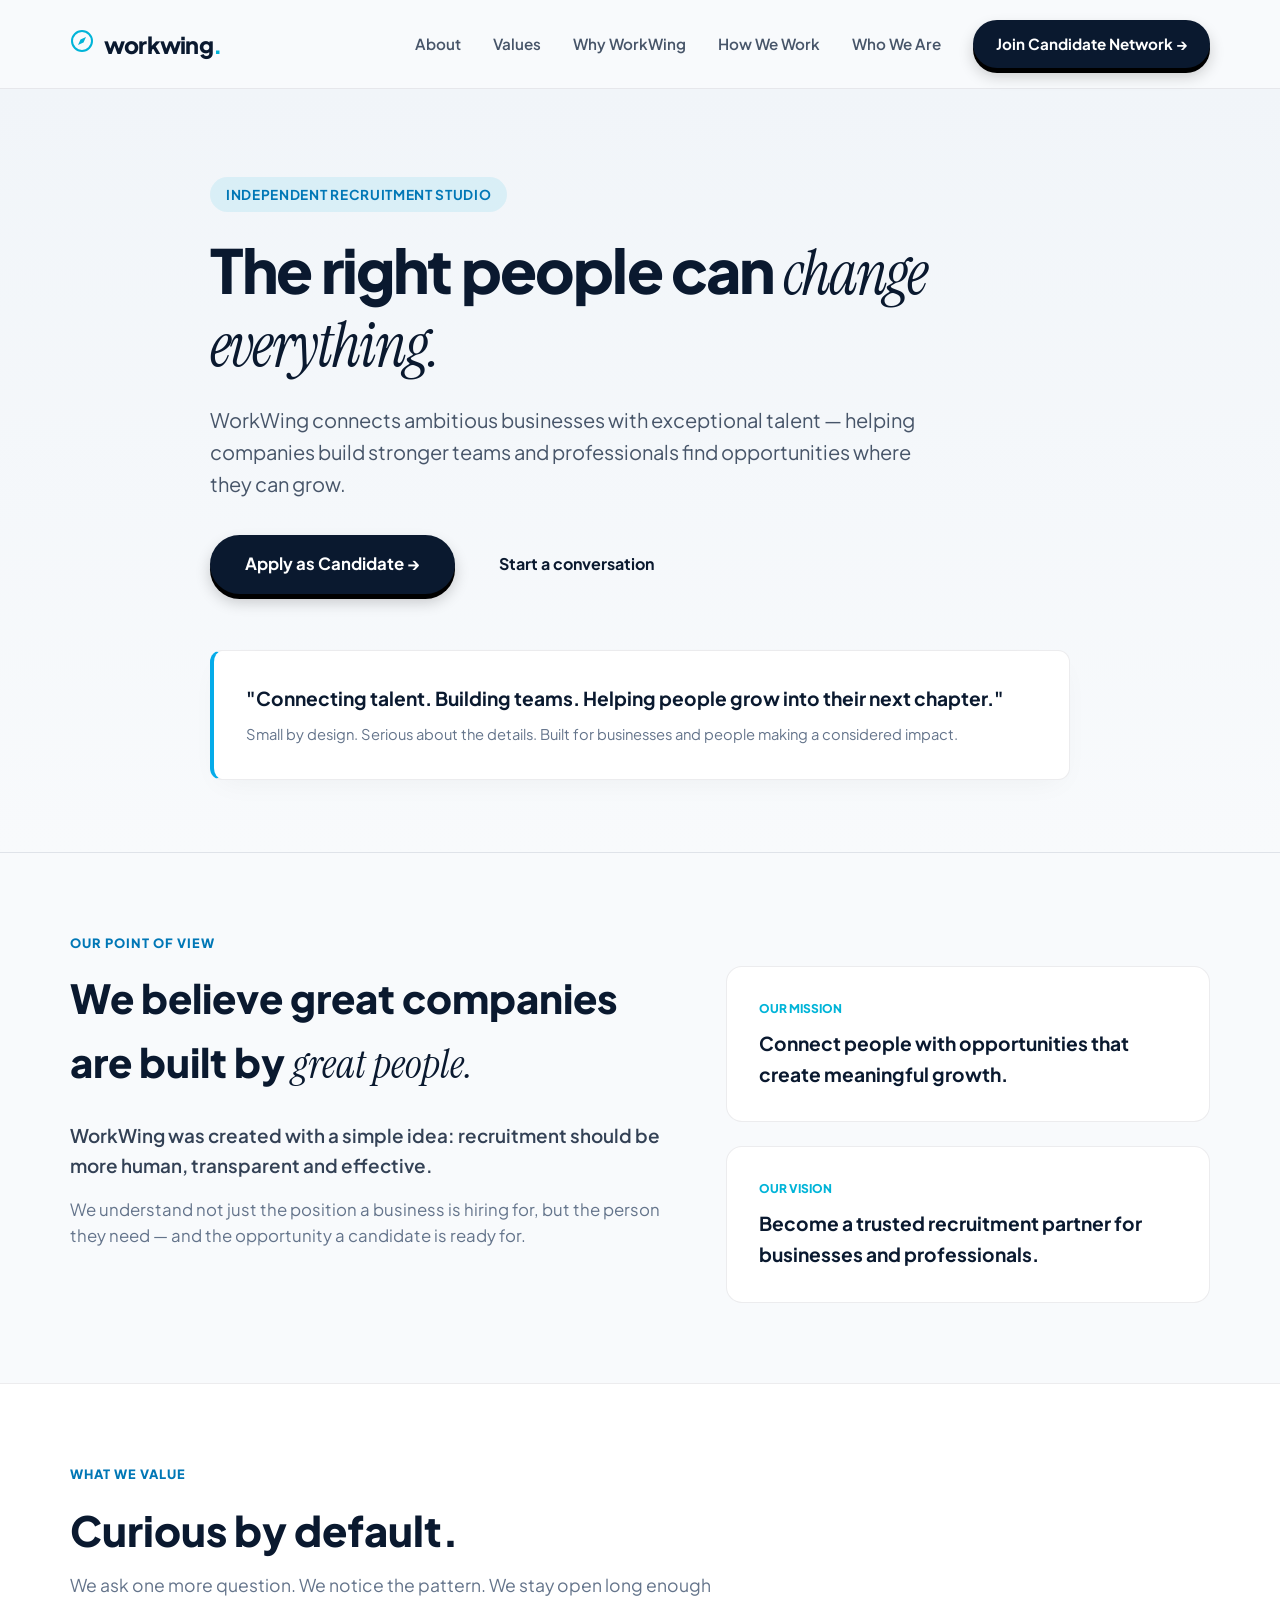
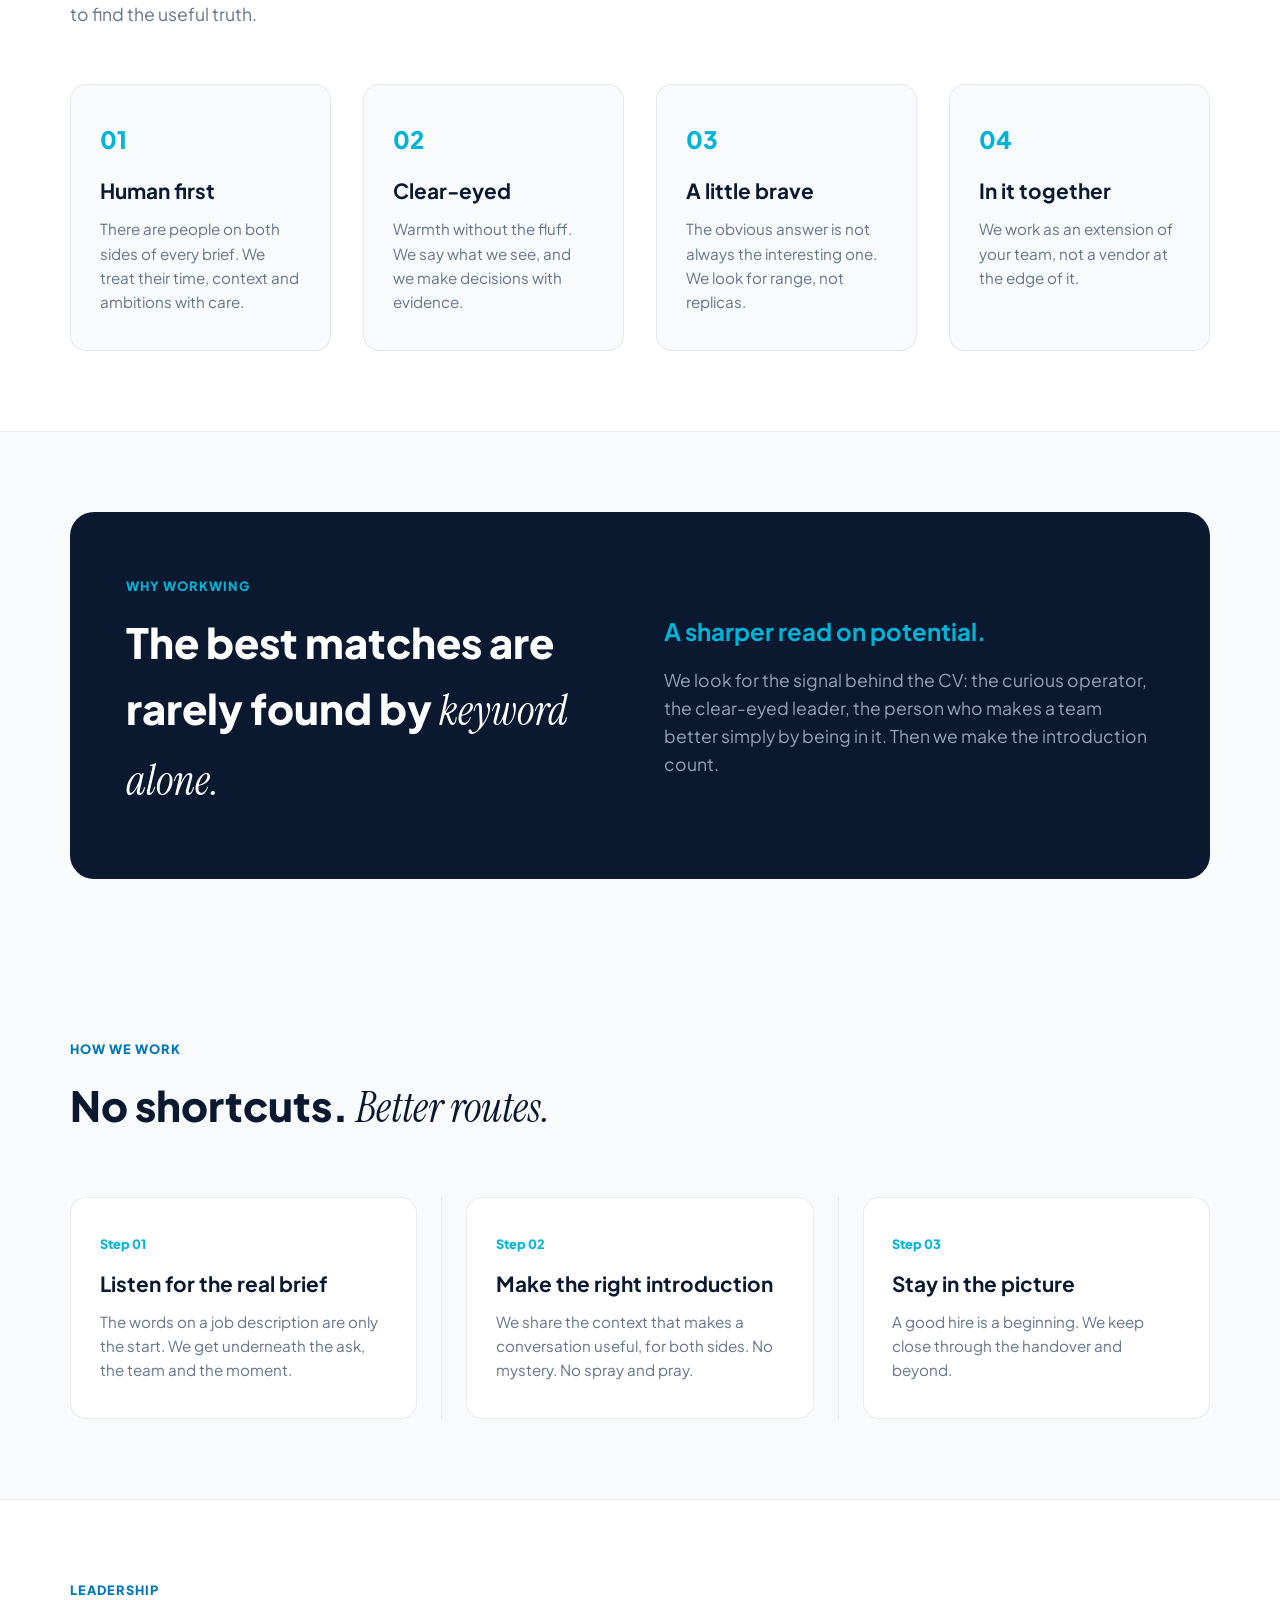
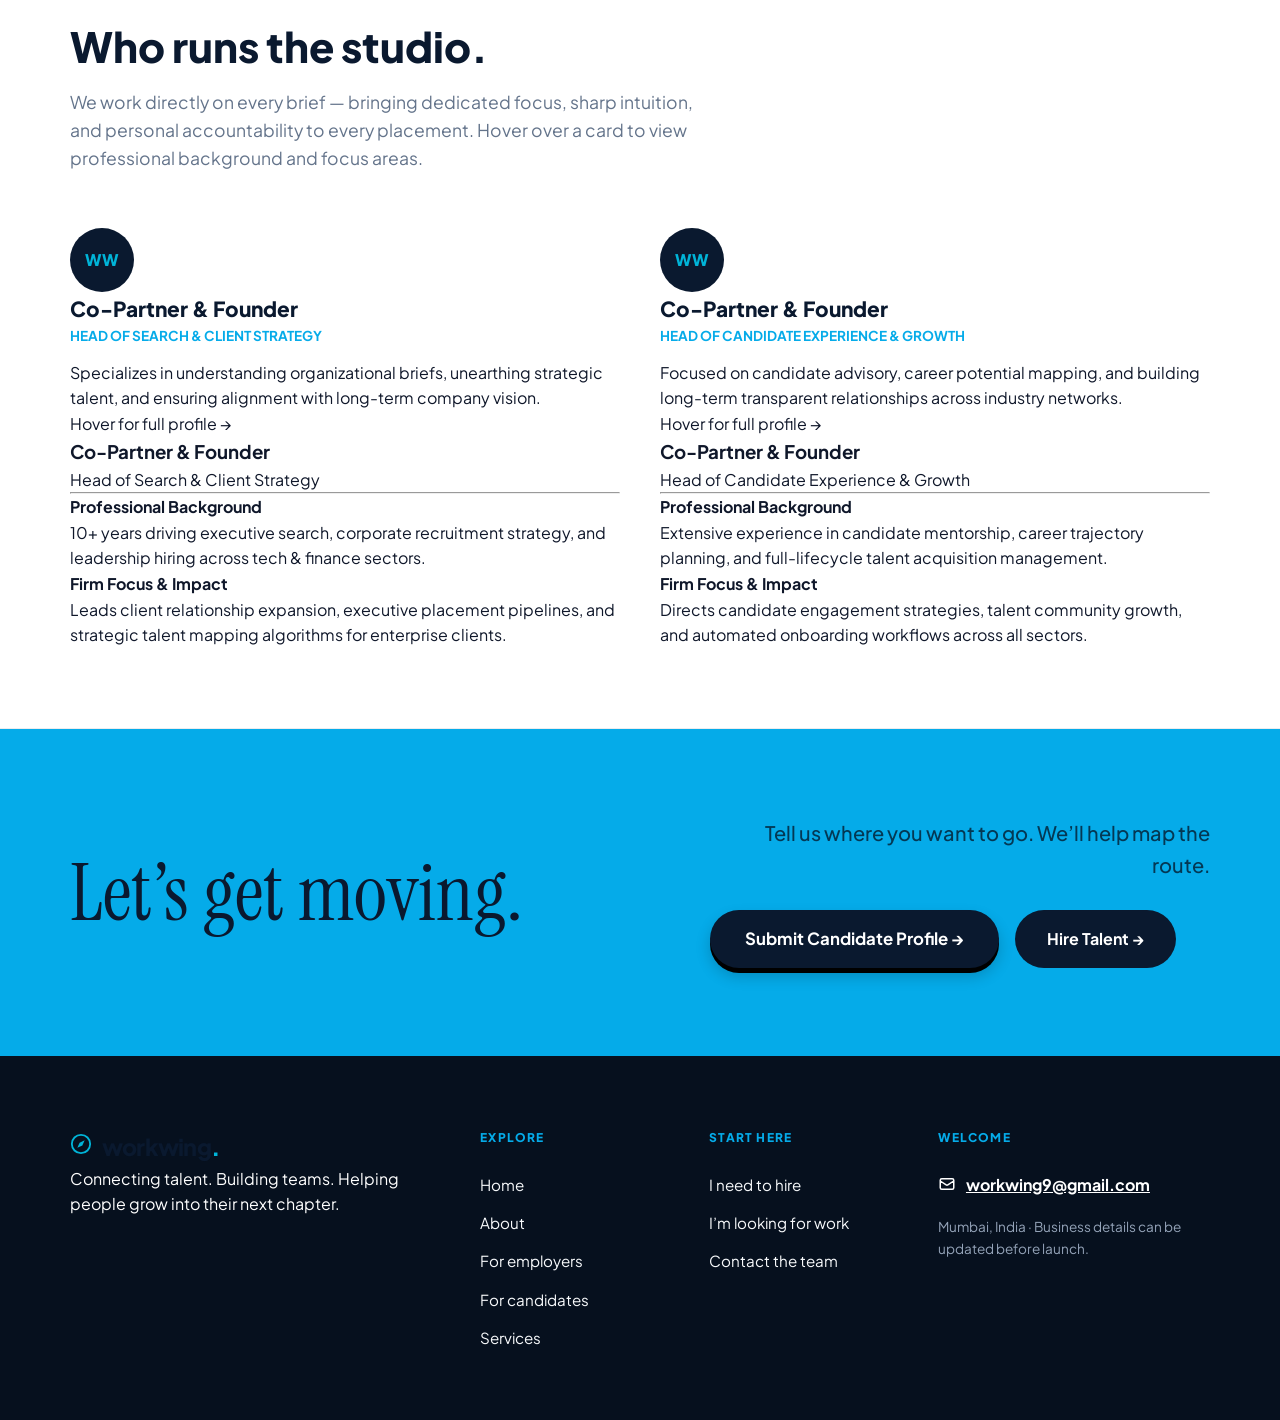
==== commit 9bbc6519: "Update index.html" ====
--- a/index.html
+++ b/index.html
@@ -161,34 +161,97 @@
         </div>
     </section>
 
-    <!-- Who Runs the Show / Leadership Section -->
+    <!-- Leadership / Interactive Flip-Card Section -->
     <section id="team" class="team-section">
         <div class="container">
             <div class="section-header">
-                <div class="section-badge">Who Runs The Show</div>
+                <div class="section-badge">Leadership</div>
                 <h2>Who runs the studio.</h2>
-                <p class="section-desc">We work directly on every brief — bringing dedicated focus, sharp intuition, and personal accountability to every placement.</p>
+                <p class="section-desc">We work directly on every brief — bringing dedicated focus, sharp intuition, and personal accountability to every placement. Hover over a card to view professional background and focus areas.</p>
             </div>
 
             <div class="team-grid">
-                <div class="team-card">
-                    <div class="team-avatar">
-                        <div class="avatar-placeholder">WW</div>
-                    </div>
-                    <div class="team-info">
-                        <h3>Co-Partner & Founder</h3>
-                        <span class="team-role">Head of Search & Client Strategy</span>
-                        <p>Specializes in understanding organizational briefs, unearthing strategic talent, and ensuring alignment with long-term company vision.</p>
-                    </div>
-                </div>
-                <div class="team-card">
-                    <div class="team-avatar">
-                        <div class="avatar-placeholder">WW</div>
-                    </div>
-                    <div class="team-info">
-                        <h3>Co-Partner & Founder</h3>
-                        <span class="team-role">Head of Candidate Experience & Growth</span>
-                        <p>Focused on candidate advisory, career potential mapping, and building long-term transparent relationships across industry networks.</p>
+                <!-- Card 1: Co-Partner & Founder 1 -->
+                <div class="flip-card">
+                    <div class="flip-card-inner">
+                        
+                        <!-- Front Side -->
+                        <div class="flip-card-front">
+                            <div class="card-header-flex">
+                                <div class="avatar-container">
+                                    <img src="partner1.jpg" alt="Co-Partner & Founder" class="avatar-img" onerror="this.style.display='none'; this.nextElementSibling.style.display='flex';">
+                                    <div class="avatar-placeholder">WW</div>
+                                </div>
+                                <div class="team-info">
+                                    <h3>Co-Partner & Founder</h3>
+                                    <span class="team-role">Head of Search & Client Strategy</span>
+                                </div>
+                            </div>
+                            <p class="team-desc">
+                                Specializes in understanding organizational briefs, unearthing strategic talent, and ensuring alignment with long-term company vision.
+                            </p>
+                            <div class="hover-hint">Hover for full profile &rarr;</div>
+                        </div>
+
+                        <!-- Back Side -->
+                        <div class="flip-card-back">
+                            <h3>Co-Partner & Founder</h3>
+                            <span class="back-subtitle">Head of Search & Client Strategy</span>
+                            <hr class="card-divider">
+                            
+                            <div class="profile-block">
+                                <strong>Professional Background</strong>
+                                <p>10+ years driving executive search, corporate recruitment strategy, and leadership hiring across tech & finance sectors.</p>
+                            </div>
+
+                            <div class="profile-block">
+                                <strong>Firm Focus & Impact</strong>
+                                <p>Leads client relationship expansion, executive placement pipelines, and strategic talent mapping algorithms for enterprise clients.</p>
+                            </div>
+                        </div>
+
+                    </div>
+                </div>
+
+                <!-- Card 2: Co-Partner & Founder 2 -->
+                <div class="flip-card">
+                    <div class="flip-card-inner">
+                        
+                        <!-- Front Side -->
+                        <div class="flip-card-front">
+                            <div class="card-header-flex">
+                                <div class="avatar-container">
+                                    <img src="partner2.jpg" alt="Co-Partner & Founder" class="avatar-img" onerror="this.style.display='none'; this.nextElementSibling.style.display='flex';">
+                                    <div class="avatar-placeholder">WW</div>
+                                </div>
+                                <div class="team-info">
+                                    <h3>Co-Partner & Founder</h3>
+                                    <span class="team-role">Head of Candidate Experience & Growth</span>
+                                </div>
+                            </div>
+                            <p class="team-desc">
+                                Focused on candidate advisory, career potential mapping, and building long-term transparent relationships across industry networks.
+                            </p>
+                            <div class="hover-hint">Hover for full profile &rarr;</div>
+                        </div>
+
+                        <!-- Back Side -->
+                        <div class="flip-card-back">
+                            <h3>Co-Partner & Founder</h3>
+                            <span class="back-subtitle">Head of Candidate Experience & Growth</span>
+                            <hr class="card-divider">
+
+                            <div class="profile-block">
+                                <strong>Professional Background</strong>
+                                <p>Extensive experience in candidate mentorship, career trajectory planning, and full-lifecycle talent acquisition management.</p>
+                            </div>
+
+                            <div class="profile-block">
+                                <strong>Firm Focus & Impact</strong>
+                                <p>Directs candidate engagement strategies, talent community growth, and automated onboarding workflows across all sectors.</p>
+                            </div>
+                        </div>
+
                     </div>
                 </div>
             </div>
--- a/style.css
+++ b/style.css
@@ -80,7 +80,7 @@
     gap: 2rem;
 }
 
-.nav-links a {
+.nav-links a:not(.btn-3d) {
     color: #475569;
     text-decoration: none;
     font-weight: 600;
@@ -88,21 +88,8 @@
     transition: color 0.2s ease;
 }
 
-.nav-links a:hover {
-    color: var(--navy-dark);
-}
-
-.btn-primary {
-    background: var(--navy-dark);
-    color: #FFFFFF !important;
-    padding: 0.65rem 1.25rem;
-    border-radius: 50px;
-    font-weight: 700 !important;
-    transition: all 0.2s ease;
-}
-
-.btn-primary:hover {
-    background: var(--electric-blue) !important;
+.nav-links a:not(.btn-3d):hover {
+    color: var(--navy-dark);
 }
 
 .nav-toggle {
@@ -118,6 +105,48 @@
     width: 24px;
     height: 2px;
     background: var(--navy-dark);
+}
+
+/* ==========================================================================
+   3D Animated Button Styling (Forced Overrides for Link Elements)
+   ========================================================================== */
+
+a.btn-3d, .btn-3d {
+    display: inline-flex !important;
+    align-items: center;
+    justify-content: center;
+    padding: 0.75rem 1.4rem !important;
+    font-family: 'Plus Jakarta Sans', sans-serif !important;
+    font-weight: 700 !important;
+    font-size: 0.95rem !important;
+    color: #FFFFFF !important;
+    background-color: var(--navy-dark) !important;
+    border: none !important;
+    border-radius: 50px !important;
+    text-decoration: none !important;
+    position: relative !important;
+    cursor: pointer !important;
+    box-shadow: 0 5px 0 #000000, 0 8px 15px rgba(0, 0, 0, 0.2) !important;
+    transition: all 0.12s ease-in-out !important;
+    transform: translateY(0);
+}
+
+a.btn-3d:hover, .btn-3d:hover {
+    background-color: var(--electric-blue) !important;
+    color: #FFFFFF !important;
+    transform: translateY(-2px) !important;
+    box-shadow: 0 7px 0 #007791, 0 12px 20px rgba(0, 180, 216, 0.35) !important;
+}
+
+a.btn-3d:active, .btn-3d:active {
+    transform: translateY(4px) !important;
+    box-shadow: 0 1px 0 #007791, 0 3px 6px rgba(0, 0, 0, 0.2) !important;
+}
+
+/* Large 3D Button Variant */
+a.btn-3d-lg, .btn-3d-lg {
+    padding: 1rem 2.2rem !important;
+    font-size: 1.05rem !important;
 }
 
 /* Hero Section */
@@ -168,22 +197,6 @@
     align-items: center;
 }
 
-.btn-primary-lg {
-    background: var(--navy-dark);
-    color: #FFFFFF;
-    padding: 0.95rem 2rem;
-    border-radius: 50px;
-    text-decoration: none;
-    font-weight: 700;
-    font-size: 1rem;
-    transition: all 0.2s ease;
-}
-
-.btn-primary-lg:hover {
-    background: var(--electric-blue);
-    transform: translateY(-2px);
-}
-
 .btn-secondary-lg {
     color: var(--navy-dark);
     text-decoration: none;
@@ -284,9 +297,25 @@
 .moving-banner { background-color: var(--cyan-banner); color: var(--navy-dark); padding: 5.5rem 0; }
 .moving-container { display: flex; justify-content: space-between; align-items: center; }
 .moving-title { font-family: 'Instrument Serif', Georgia, serif; font-size: 5rem; line-height: 0.95; font-weight: 400; }
-.moving-right { text-align: right; max-width: 450px; }
+.moving-right { text-align: right; max-width: 500px; }
 .moving-right p { font-size: 1.25rem; font-weight: 500; margin-bottom: 1.8rem; color: #043854; }
-.btn-moving { background: var(--navy-dark); color: #FFFFFF; padding: 0.85rem 2rem; border-radius: 50px; text-decoration: none; font-weight: 700; }
+
+.btn-moving {
+    display: inline-flex;
+    align-items: center;
+    justify-content: center;
+    background: var(--navy-dark);
+    color: #FFFFFF !important;
+    padding: 0.85rem 2rem;
+    border-radius: 50px;
+    text-decoration: none !important;
+    font-weight: 700;
+    transition: background 0.2s ease;
+}
+
+.btn-moving:hover {
+    background: var(--navy-card);
+}
 
 .site-footer { background-color: var(--navy-deeper); color: #FFFFFF; padding: 4.5rem 0 3.5rem; }
 .footer-grid { display: grid; grid-template-columns: 2fr 1fr 1fr 1.5fr; gap: 3rem; }
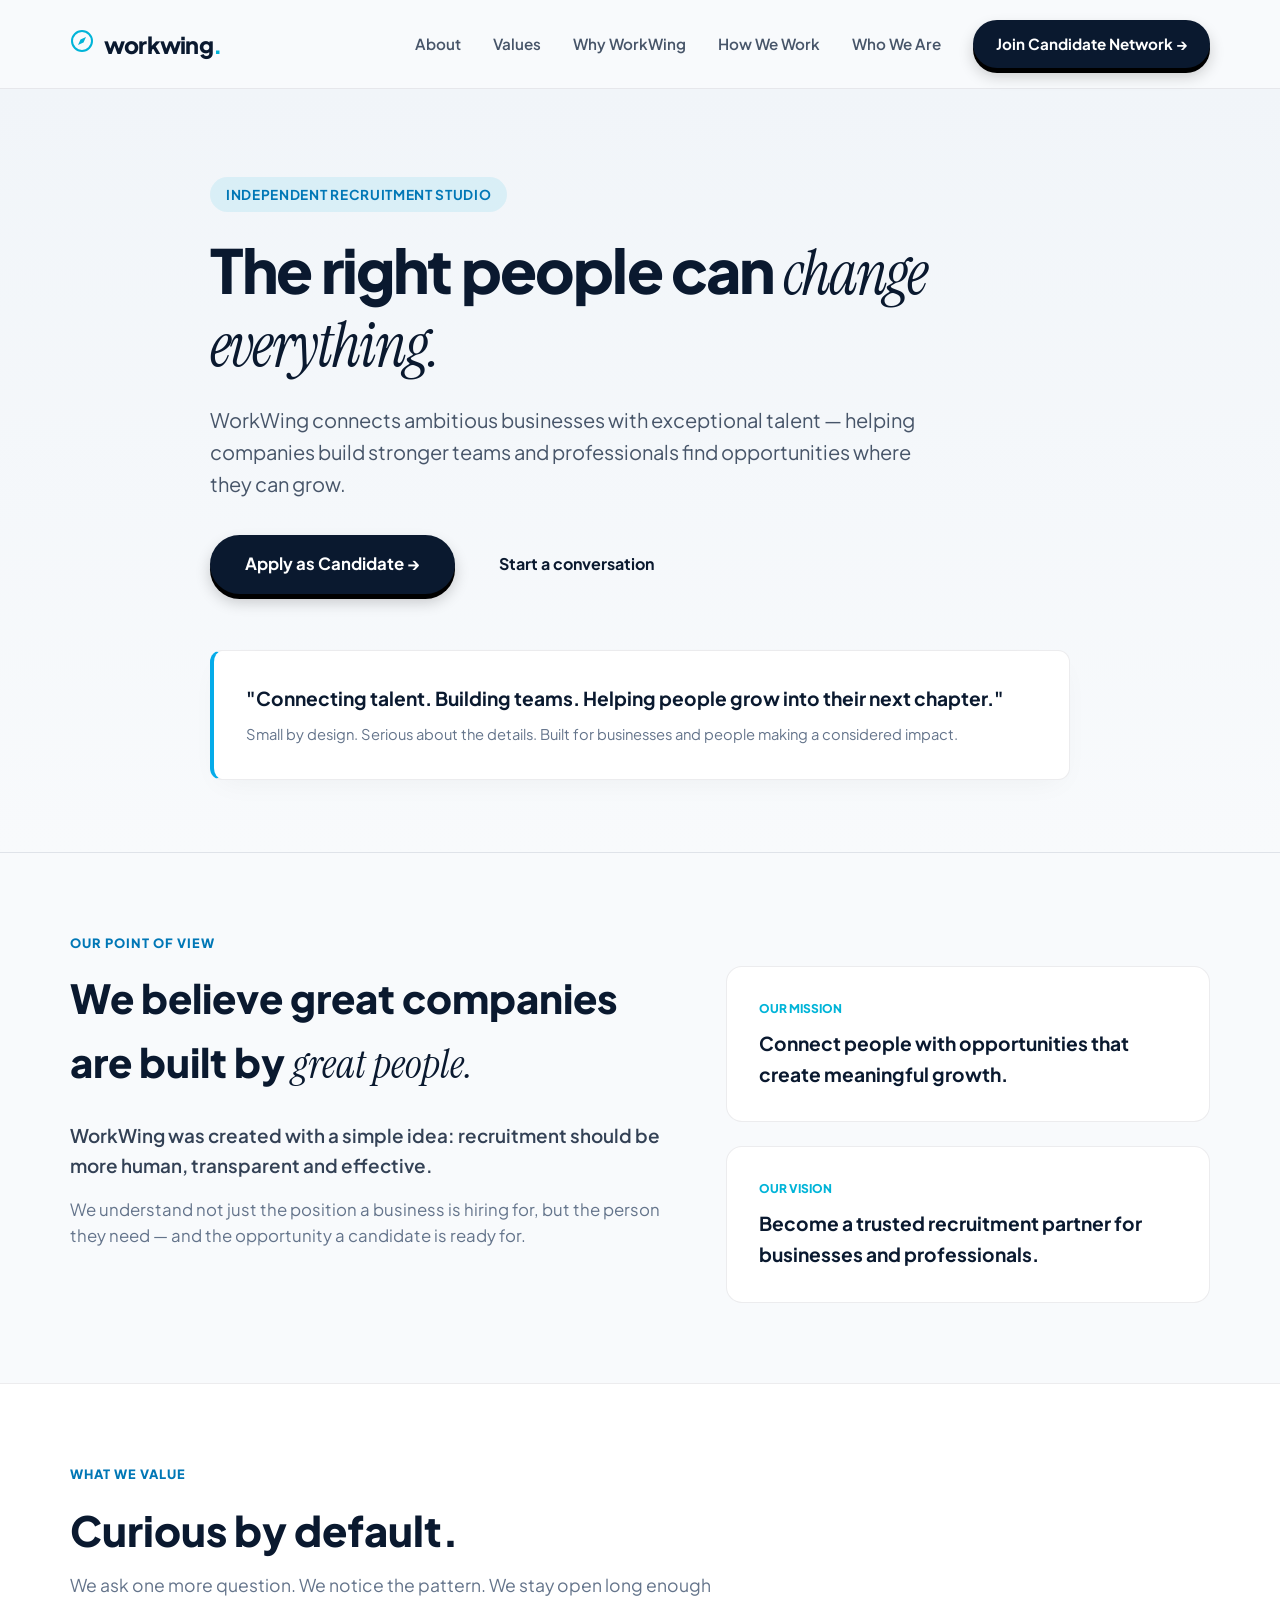
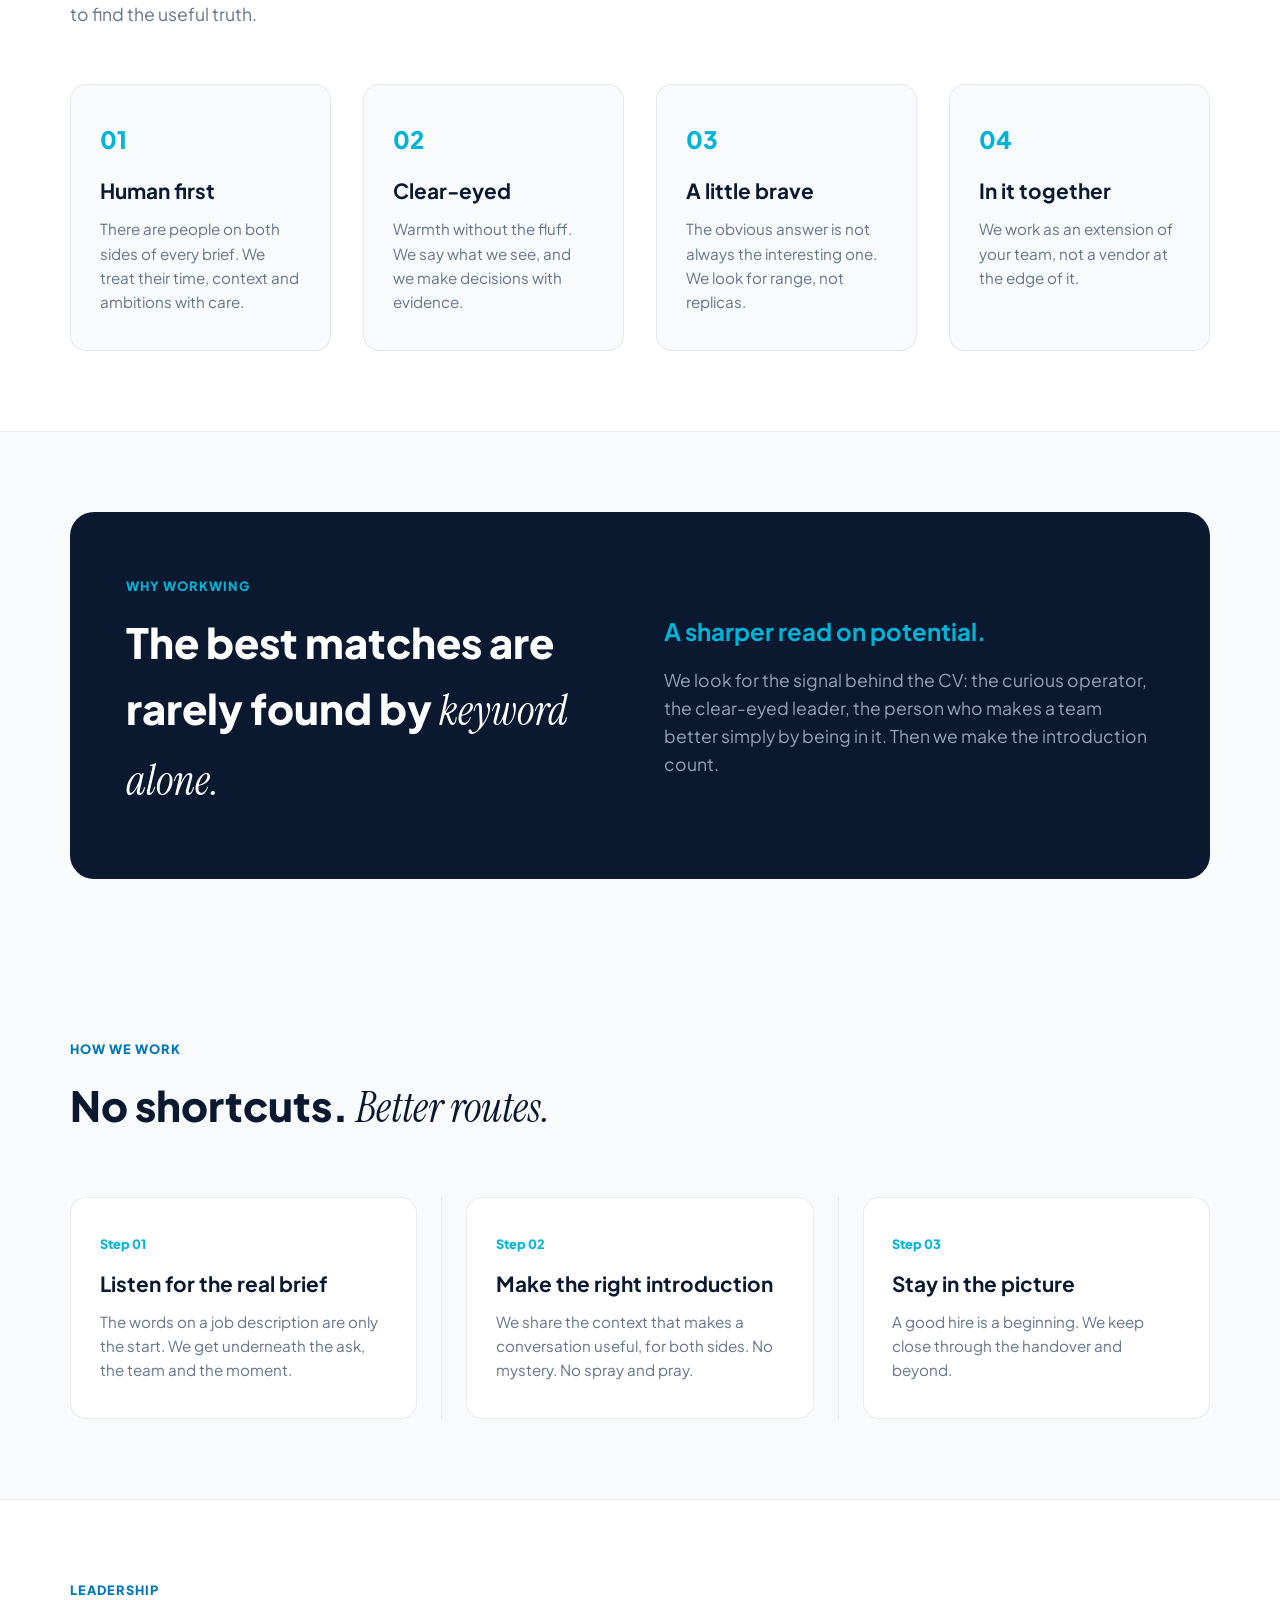
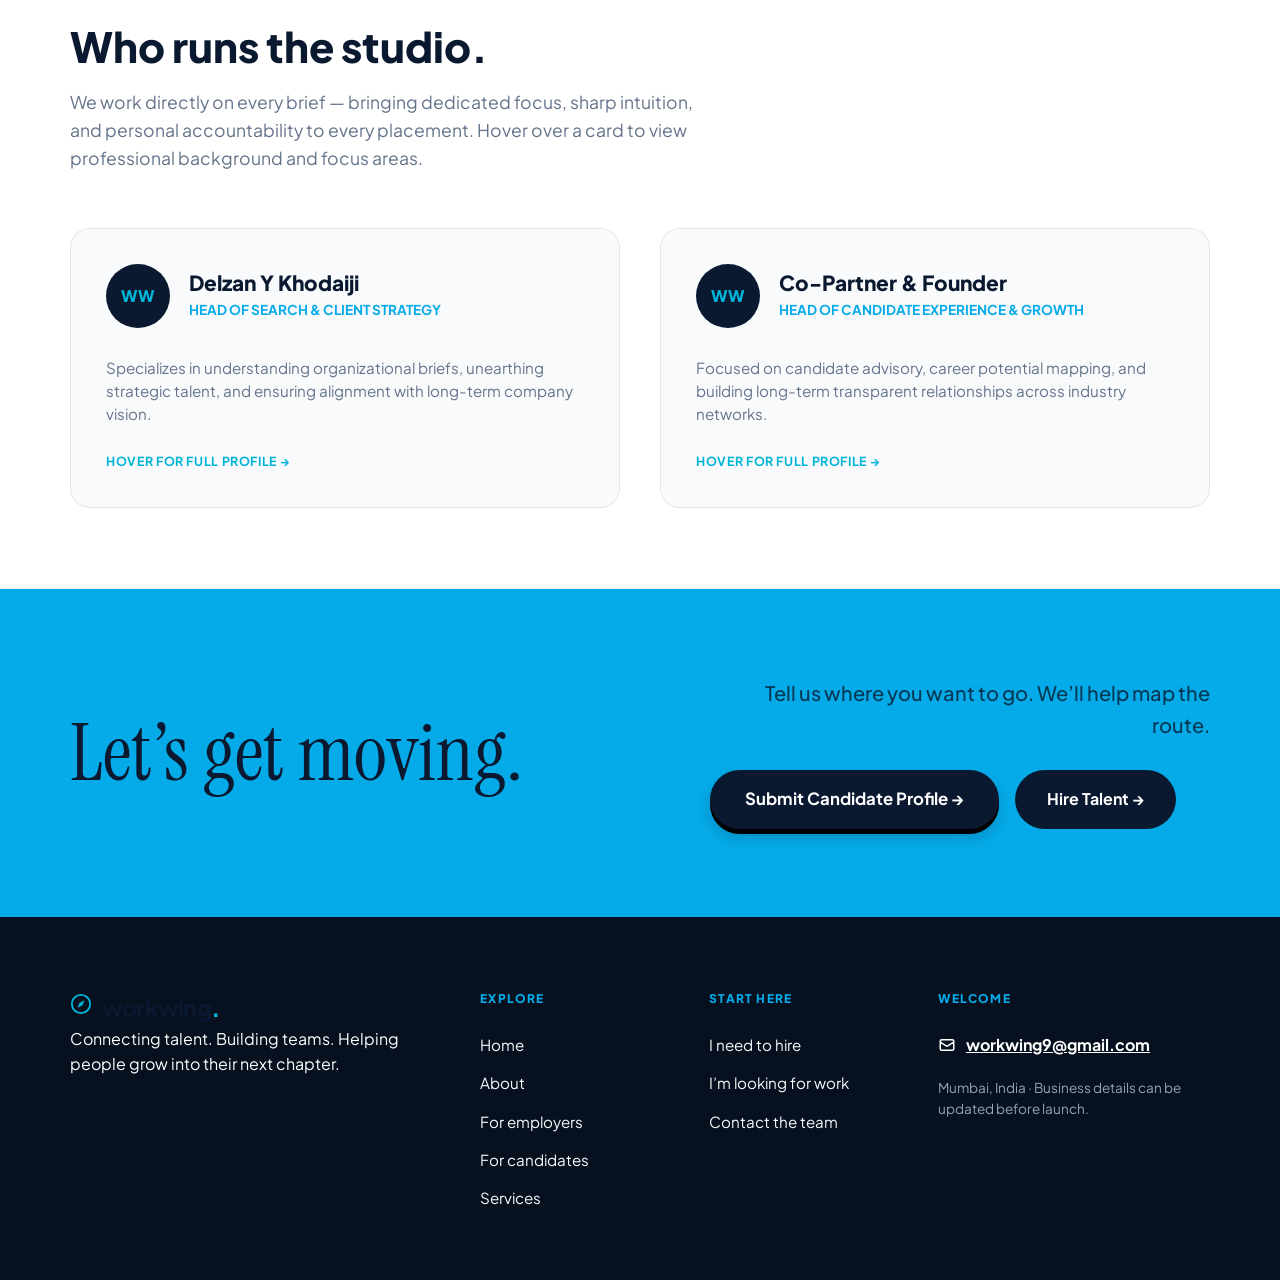
==== commit 974697ef: "Update index.html" ====
--- a/index.html
+++ b/index.html
@@ -183,7 +183,7 @@
                                     <div class="avatar-placeholder">WW</div>
                                 </div>
                                 <div class="team-info">
-                                    <h3>Co-Partner & Founder</h3>
+                                    <h3>Delzan Y Khodaiji</h3>
                                     <span class="team-role">Head of Search & Client Strategy</span>
                                 </div>
                             </div>
@@ -195,7 +195,7 @@
 
                         <!-- Back Side -->
                         <div class="flip-card-back">
-                            <h3>Co-Partner & Founder</h3>
+                            <h3>Yazdan R Fitter</h3>
                             <span class="back-subtitle">Head of Search & Client Strategy</span>
                             <hr class="card-divider">
                             
--- a/style.css
+++ b/style.css
@@ -107,10 +107,7 @@
     background: var(--navy-dark);
 }
 
-/* ==========================================================================
-   3D Animated Button Styling (Forced Overrides for Link Elements)
-   ========================================================================== */
-
+/* 3D Animated Button Styling */
 a.btn-3d, .btn-3d {
     display: inline-flex !important;
     align-items: center;
@@ -287,13 +284,149 @@
 .step-item p { font-size: 0.95rem; color: #64748B; }
 .step-divider { width: 1px; height: 100%; background: var(--border-light); }
 
+/* Team Section & 3D Flip Card Styles */
 .team-section { padding: 5rem 0; background: #FFFFFF; border-top: 1px solid var(--border-light); border-bottom: 1px solid var(--border-light); }
 .team-grid { display: grid; grid-template-columns: repeat(auto-fit, minmax(320px, 1fr)); gap: 2.5rem; }
-.team-card { background: #F8FAFC; border: 1px solid var(--border-light); border-radius: 20px; padding: 2.5rem; display: flex; gap: 1.5rem; }
-.avatar-placeholder { width: 64px; height: 64px; border-radius: 50%; background: var(--navy-dark); color: var(--electric-blue); display: flex; align-items: center; justify-content: center; font-weight: 800; }
+
+.avatar-container {
+    width: 64px;
+    height: 64px;
+    position: relative;
+    flex-shrink: 0;
+}
+
+.avatar-img {
+    width: 100%;
+    height: 100%;
+    border-radius: 50%;
+    object-fit: cover;
+    border: 2px solid var(--electric-blue);
+}
+
+.avatar-placeholder { 
+    width: 64px; 
+    height: 64px; 
+    border-radius: 50%; 
+    background: var(--navy-dark); 
+    color: var(--electric-blue); 
+    display: flex; 
+    align-items: center; 
+    justify-content: center; 
+    font-weight: 800; 
+}
+
+/* 3D Container */
+.flip-card {
+    background-color: transparent;
+    min-height: 280px;
+    perspective: 1000px;
+}
+
+.flip-card-inner {
+    position: relative;
+    width: 100%;
+    height: 100%;
+    text-align: left;
+    transition: transform 0.6s cubic-bezier(0.4, 0, 0.2, 1);
+    transform-style: preserve-3d;
+}
+
+.flip-card:hover .flip-card-inner {
+    transform: rotateY(180deg);
+}
+
+.flip-card-front, .flip-card-back {
+    position: absolute;
+    width: 100%;
+    height: 100%;
+    -webkit-backface-visibility: hidden;
+    backface-visibility: hidden;
+    border-radius: 20px;
+    padding: 2.2rem;
+    box-sizing: border-box;
+}
+
+.flip-card-front {
+    background: #F8FAFC;
+    border: 1px solid var(--border-light);
+    display: flex;
+    flex-direction: column;
+    justify-content: space-between;
+}
+
+.card-header-flex {
+    display: flex;
+    align-items: center;
+    gap: 1.2rem;
+}
+
 .team-info h3 { font-size: 1.3rem; font-weight: 800; color: var(--navy-dark); }
-.team-role { font-size: 0.85rem; font-weight: 700; color: var(--cyan-banner); text-transform: uppercase; margin-bottom: 0.8rem; display: block; }
-
+.team-role { font-size: 0.85rem; font-weight: 700; color: var(--cyan-banner); text-transform: uppercase; margin-bottom: 0.4rem; display: block; }
+
+.team-desc {
+    color: #64748B;
+    font-size: 0.95rem;
+    margin-top: 1rem;
+    line-height: 1.5;
+}
+
+.hover-hint {
+    font-size: 0.78rem;
+    font-weight: 700;
+    color: var(--electric-blue);
+    text-transform: uppercase;
+    letter-spacing: 0.05em;
+    margin-top: 0.8rem;
+}
+
+.flip-card-back {
+    background: var(--navy-dark);
+    color: #FFFFFF;
+    transform: rotateY(180deg);
+    border: 1px solid var(--border-subtle);
+    display: flex;
+    flex-direction: column;
+    justify-content: center;
+}
+
+.flip-card-back h3 {
+    font-size: 1.15rem;
+    font-weight: 800;
+    color: #FFFFFF;
+}
+
+.back-subtitle {
+    font-size: 0.75rem;
+    font-weight: 700;
+    color: var(--electric-blue);
+    text-transform: uppercase;
+}
+
+.card-divider {
+    border: none;
+    height: 1px;
+    background: rgba(255, 255, 255, 0.15);
+    margin: 0.8rem 0;
+}
+
+.profile-block {
+    margin-bottom: 0.6rem;
+}
+
+.profile-block strong {
+    display: block;
+    font-size: 0.82rem;
+    color: var(--cyan-banner);
+    margin-bottom: 0.2rem;
+}
+
+.profile-block p {
+    font-size: 0.85rem;
+    color: #94A3B8;
+    line-height: 1.4;
+}
+
+/* Call to Action & Footer */
 .moving-banner { background-color: var(--cyan-banner); color: var(--navy-dark); padding: 5.5rem 0; }
 .moving-container { display: flex; justify-content: space-between; align-items: center; }
 .moving-title { font-family: 'Instrument Serif', Georgia, serif; font-size: 5rem; line-height: 0.95; font-weight: 400; }
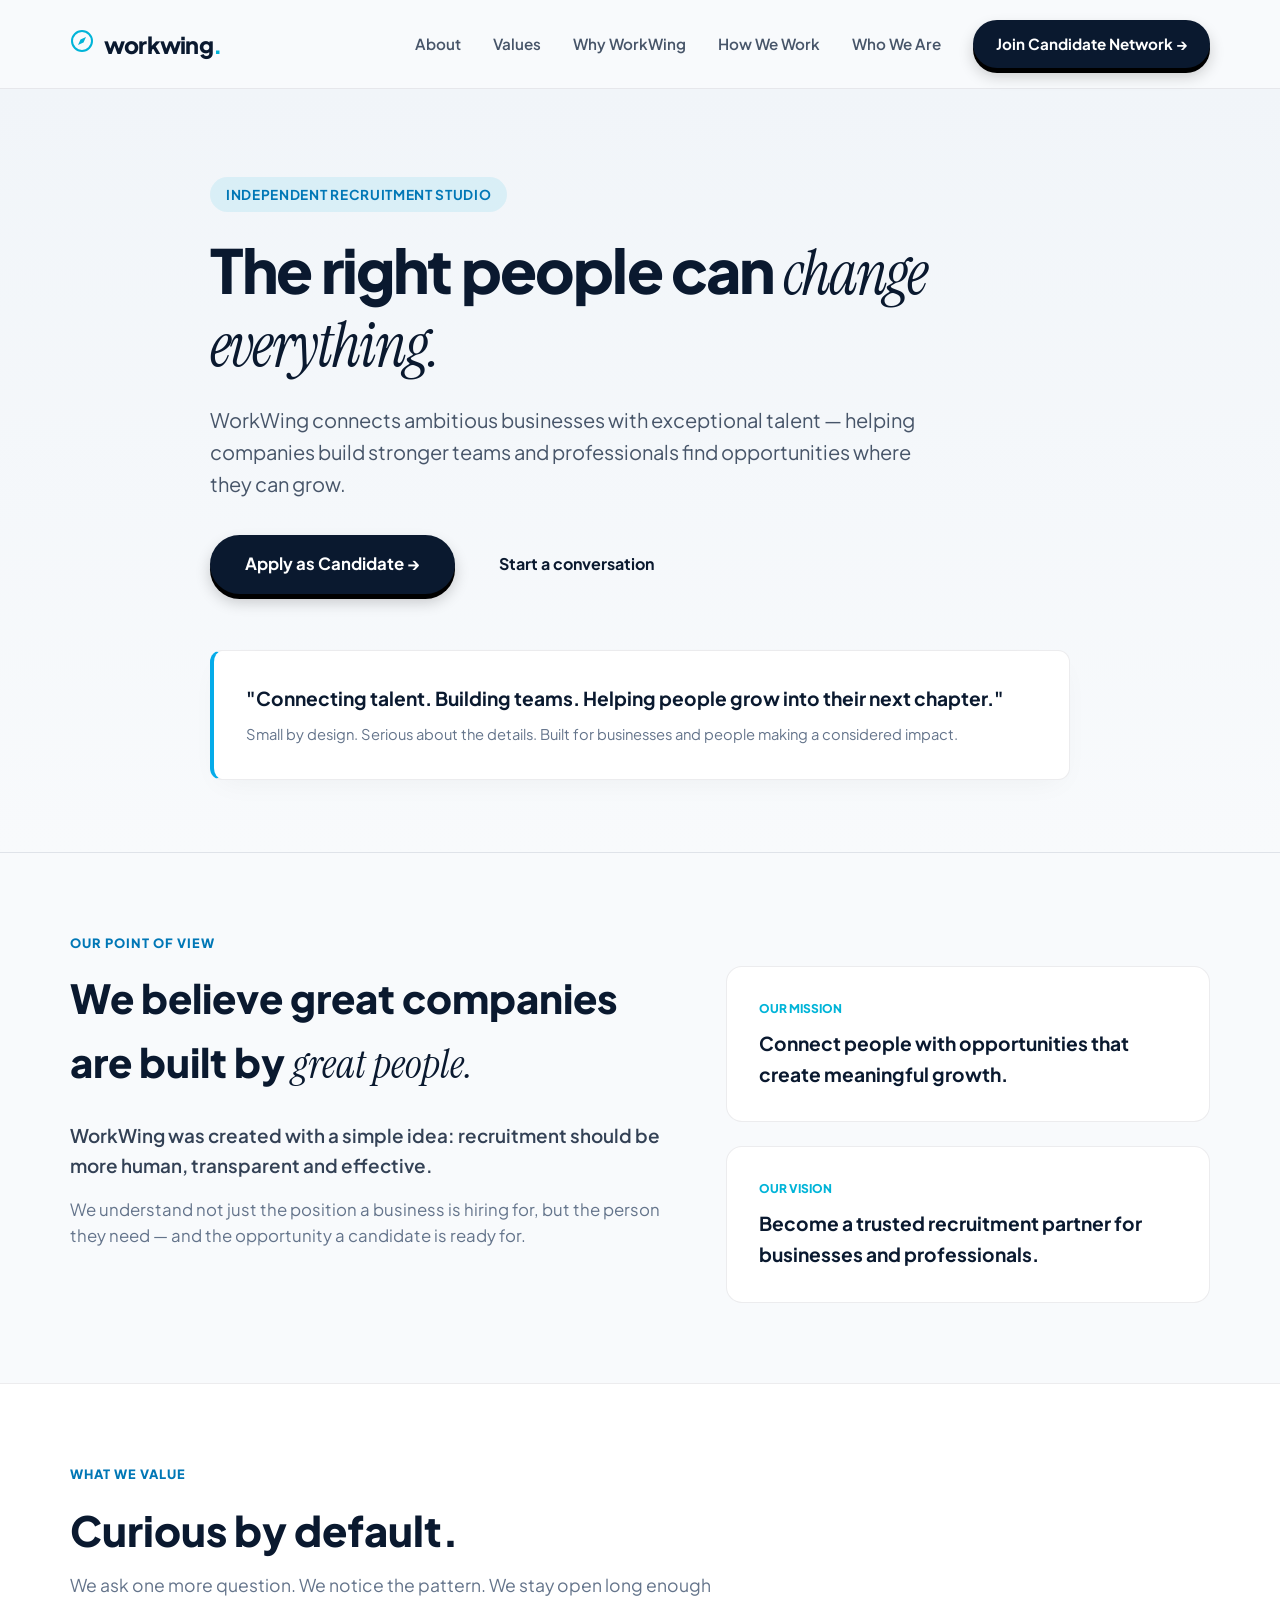
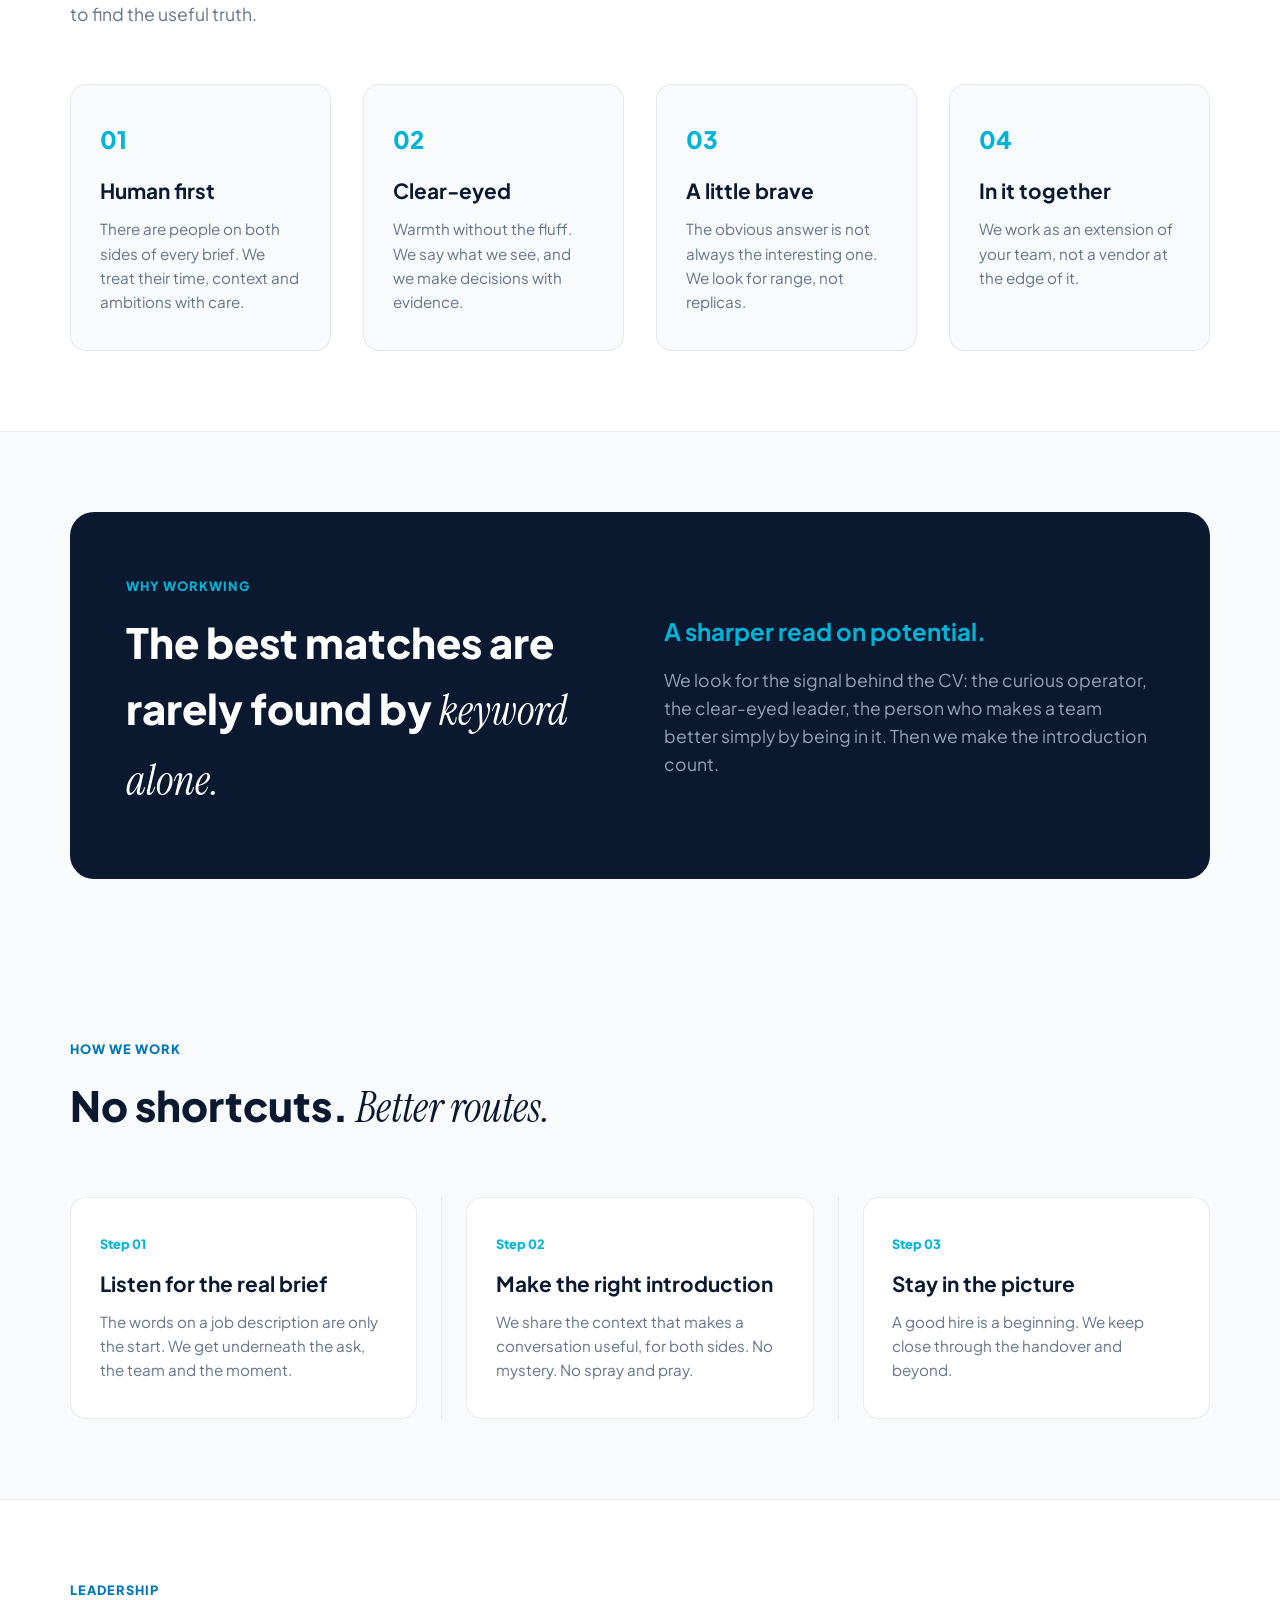
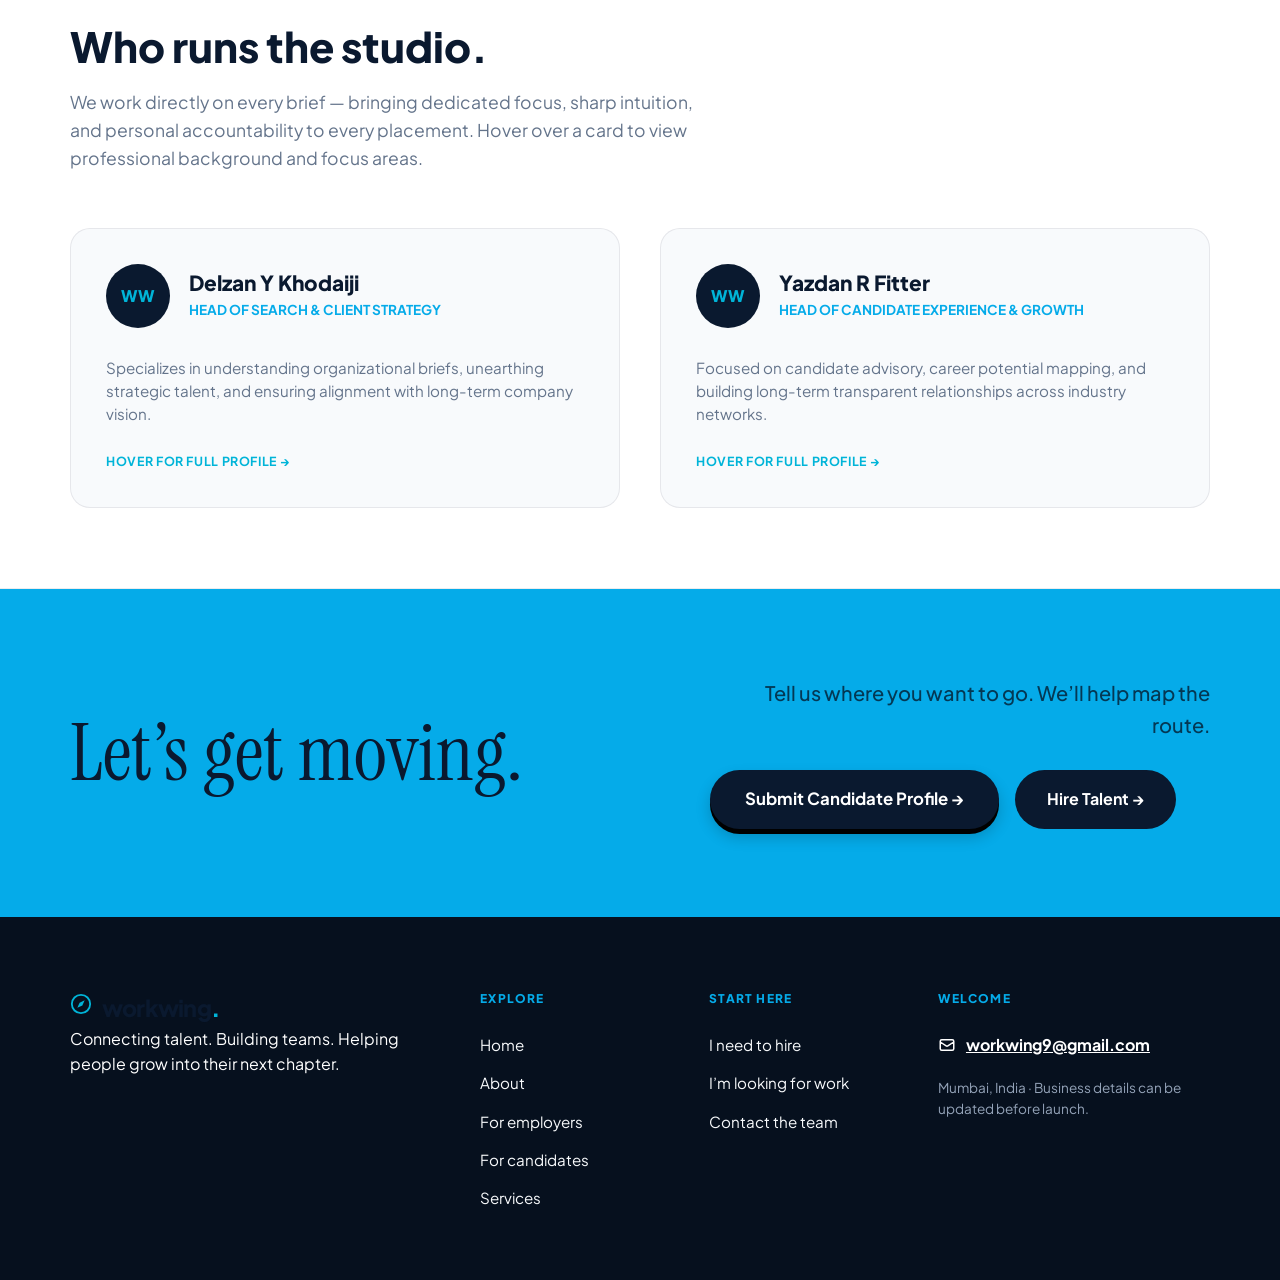
==== commit 797e1079: "Update index.html" ====
--- a/index.html
+++ b/index.html
@@ -195,7 +195,7 @@
 
                         <!-- Back Side -->
                         <div class="flip-card-back">
-                            <h3>Yazdan R Fitter</h3>
+                            <h3>Co-Partner & Founder</h3>
                             <span class="back-subtitle">Head of Search & Client Strategy</span>
                             <hr class="card-divider">
                             
@@ -225,7 +225,7 @@
                                     <div class="avatar-placeholder">WW</div>
                                 </div>
                                 <div class="team-info">
-                                    <h3>Co-Partner & Founder</h3>
+                                    <h3>Yazdan R Fitter</h3>
                                     <span class="team-role">Head of Candidate Experience & Growth</span>
                                 </div>
                             </div>
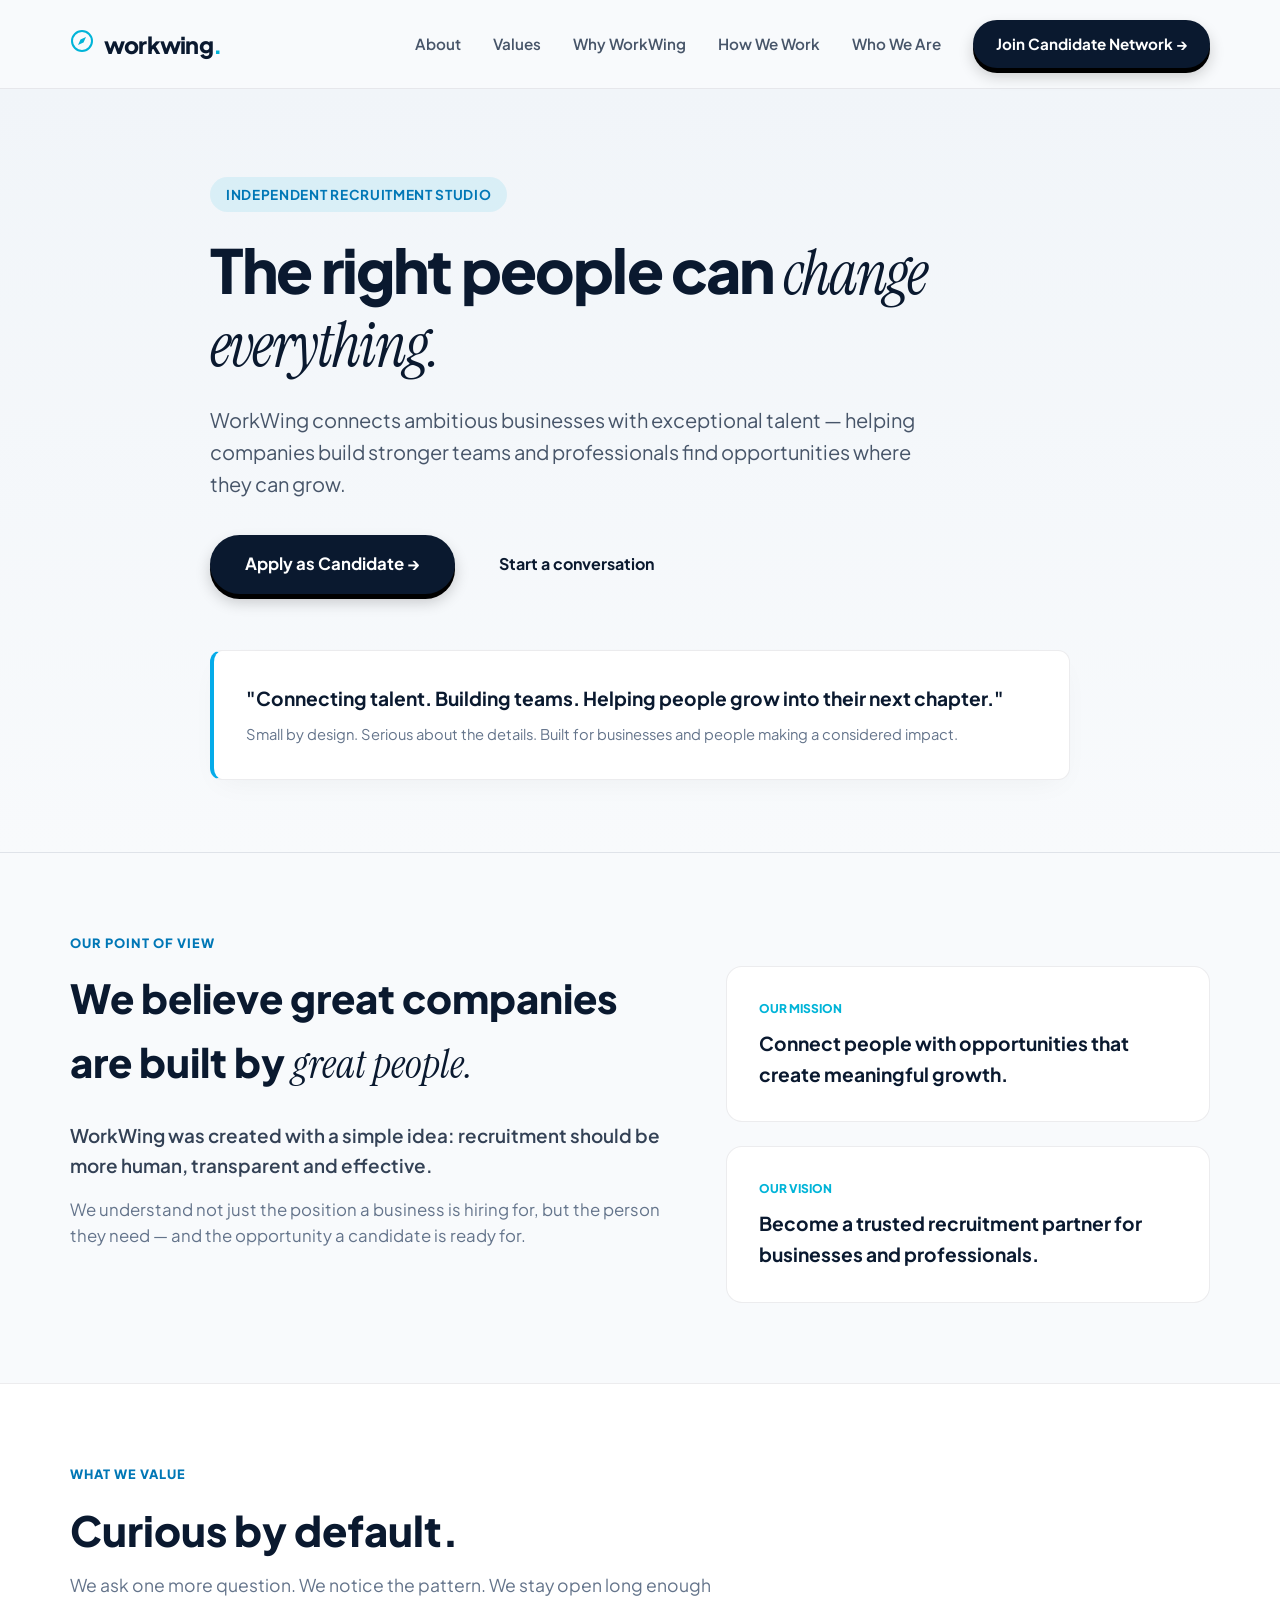
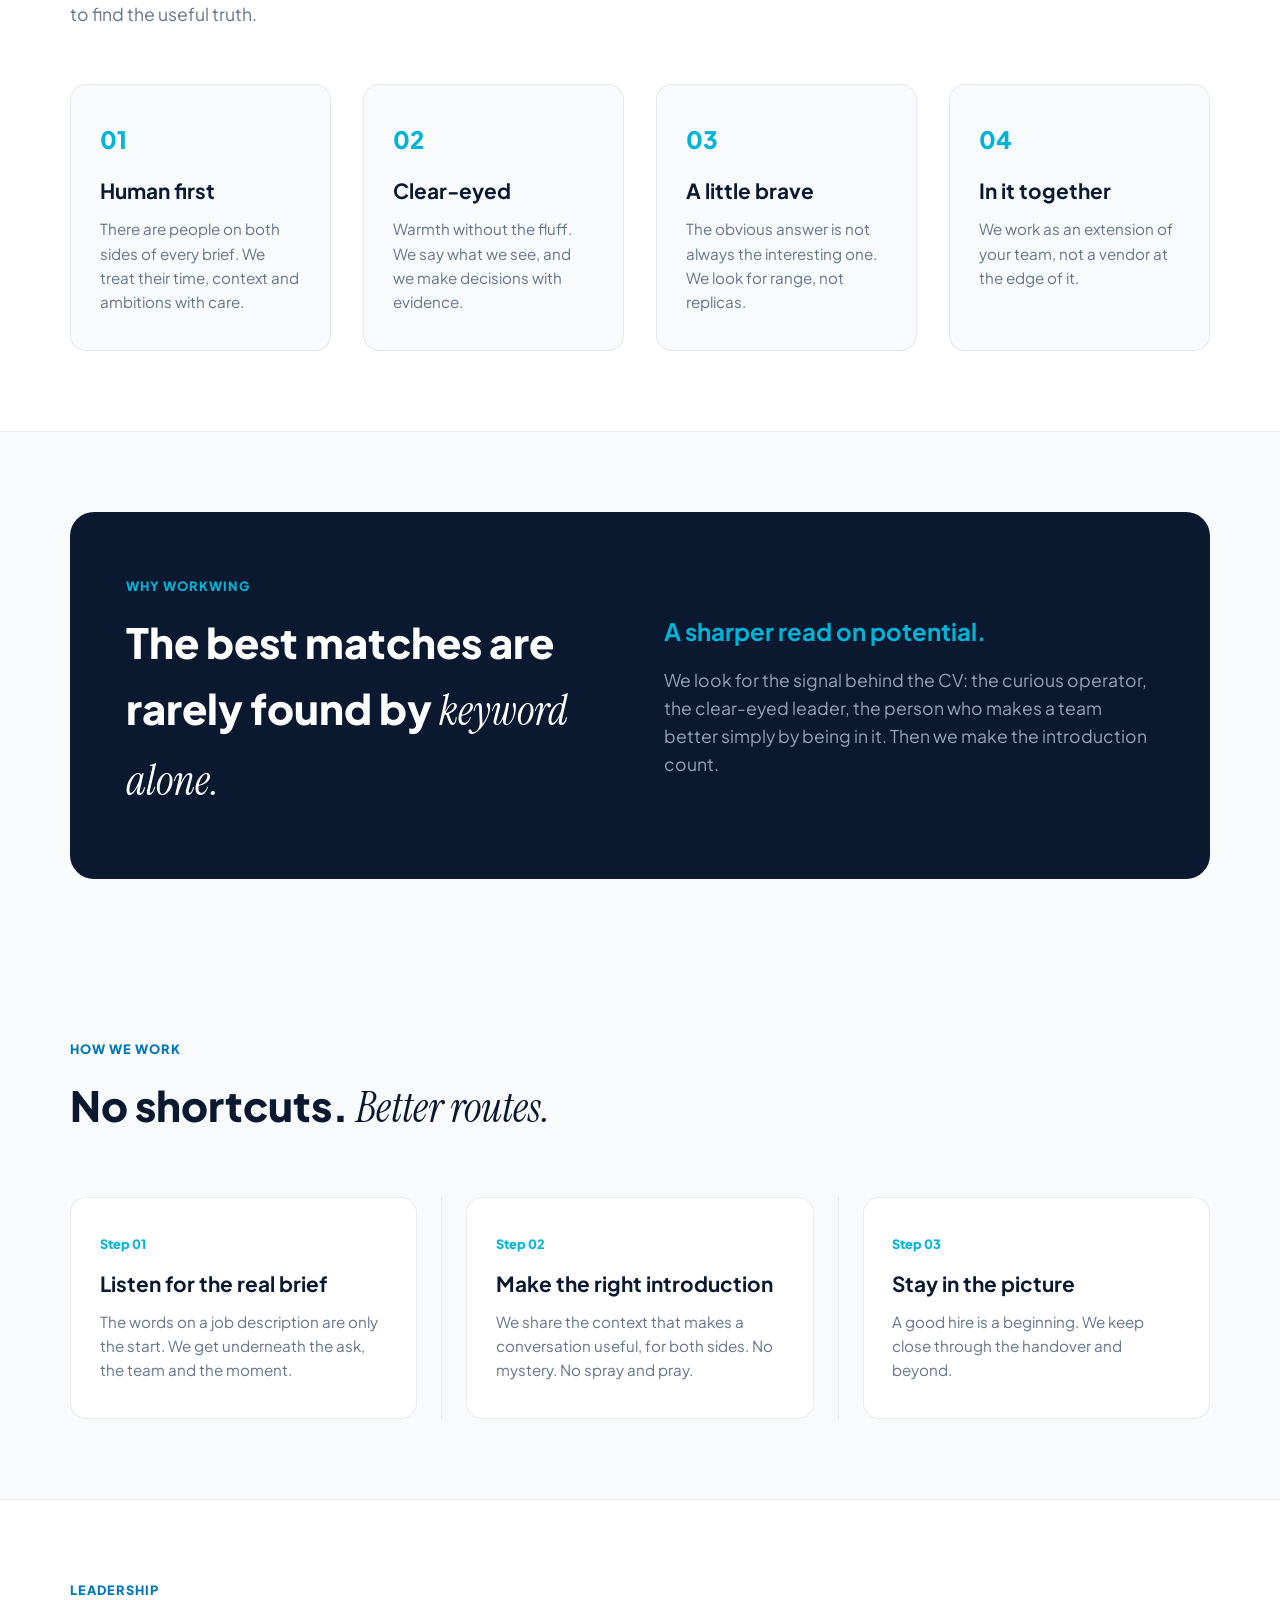
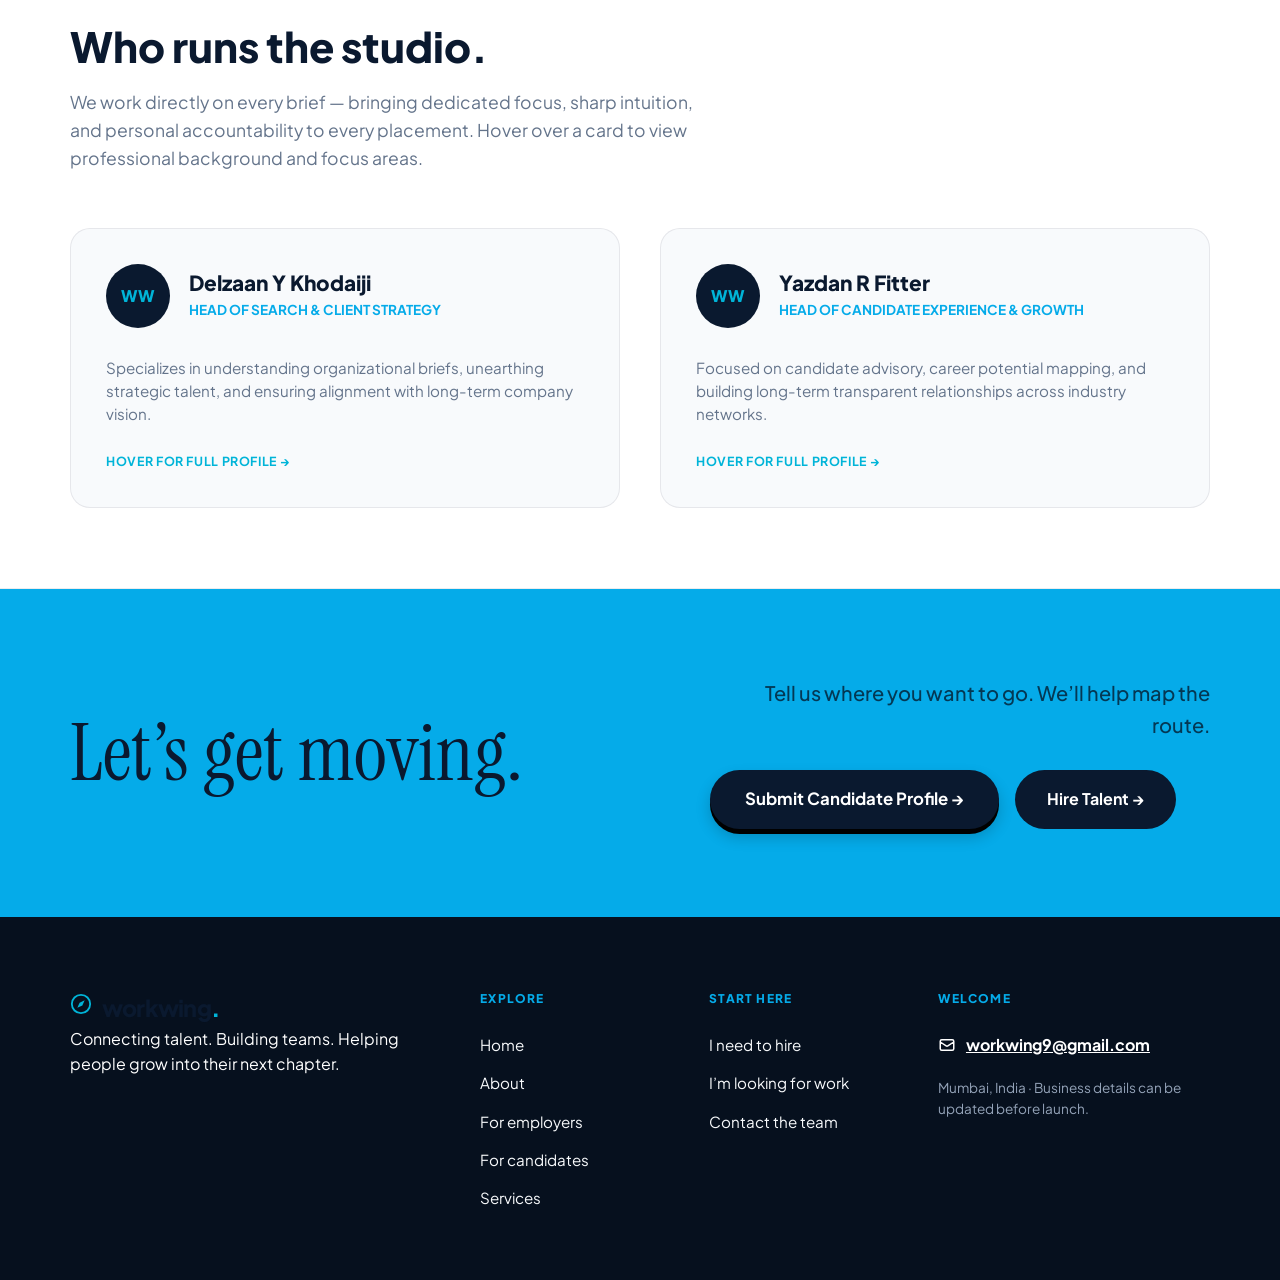
==== commit b8437d34: "Update index.html" ====
--- a/index.html
+++ b/index.html
@@ -183,7 +183,7 @@
                                     <div class="avatar-placeholder">WW</div>
                                 </div>
                                 <div class="team-info">
-                                    <h3>Delzan Y Khodaiji</h3>
+                                    <h3>Delzaan Y Khodaiji</h3>
                                     <span class="team-role">Head of Search & Client Strategy</span>
                                 </div>
                             </div>
